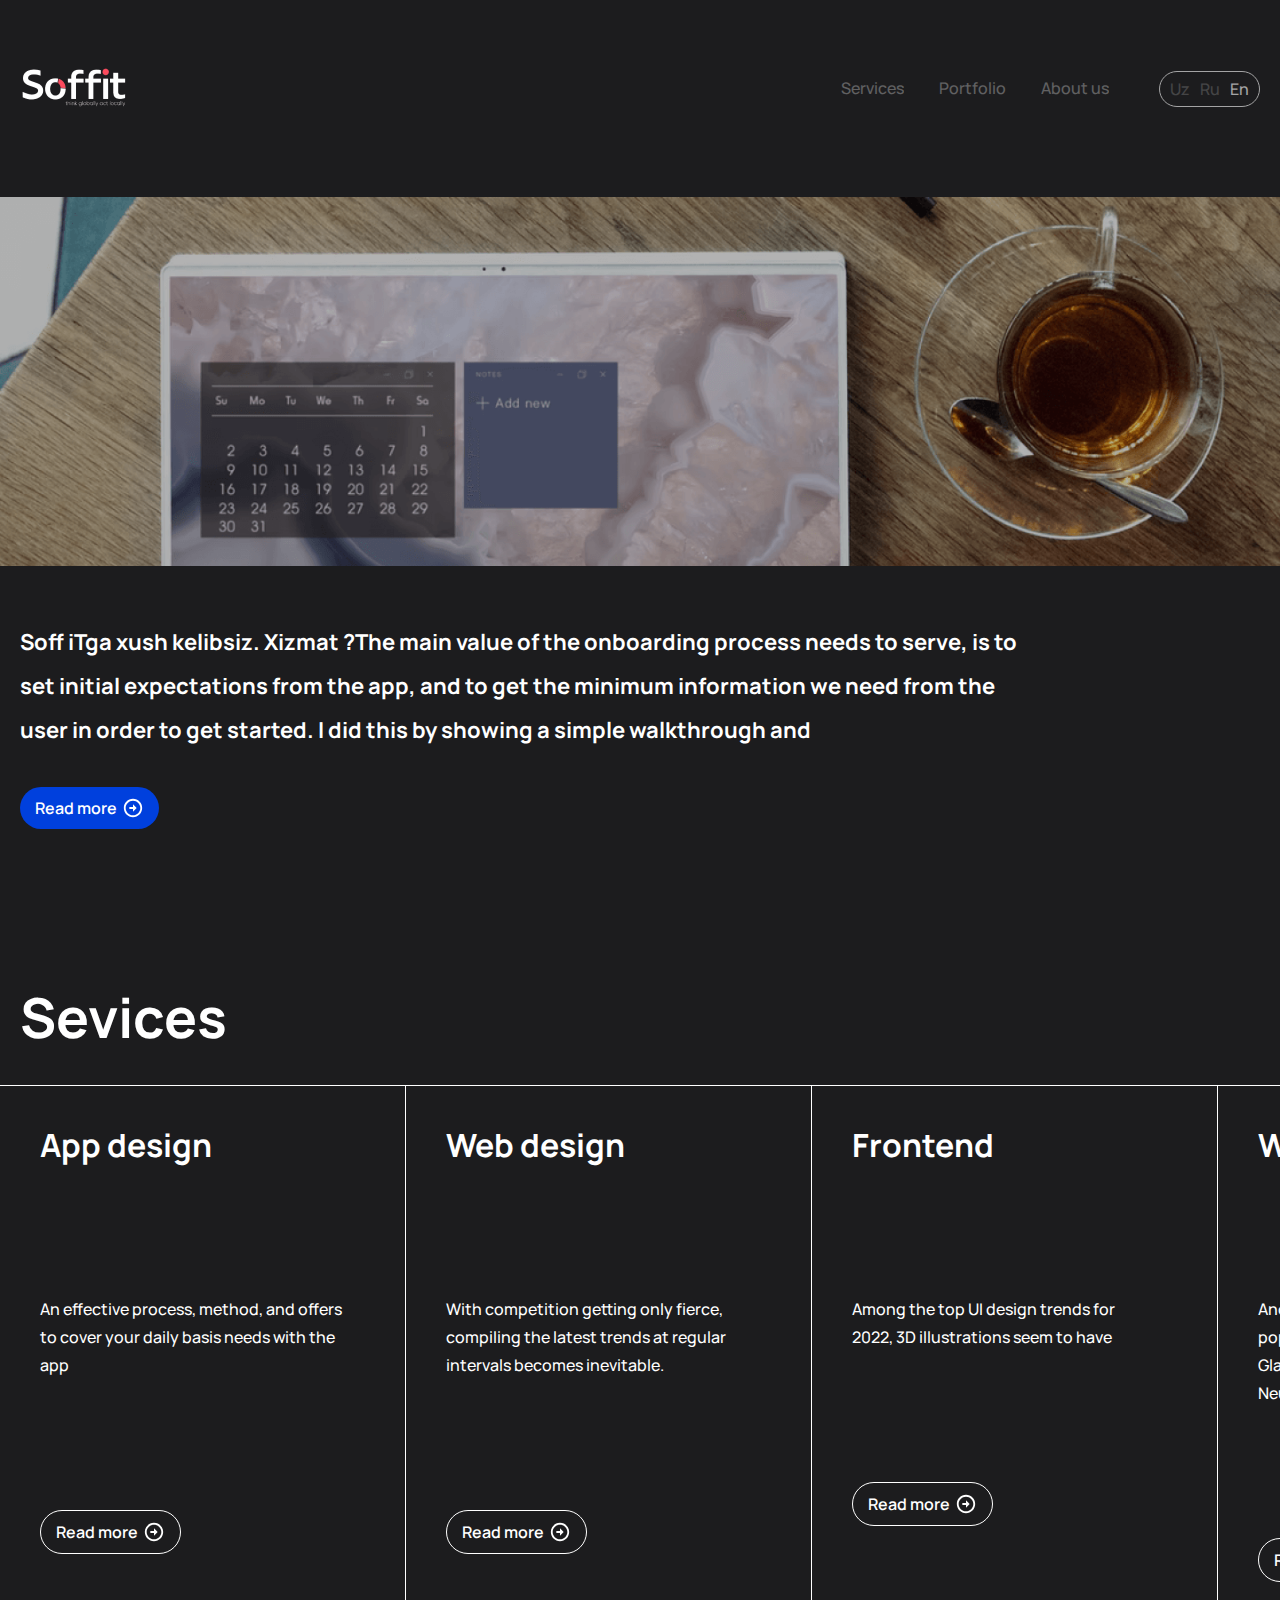
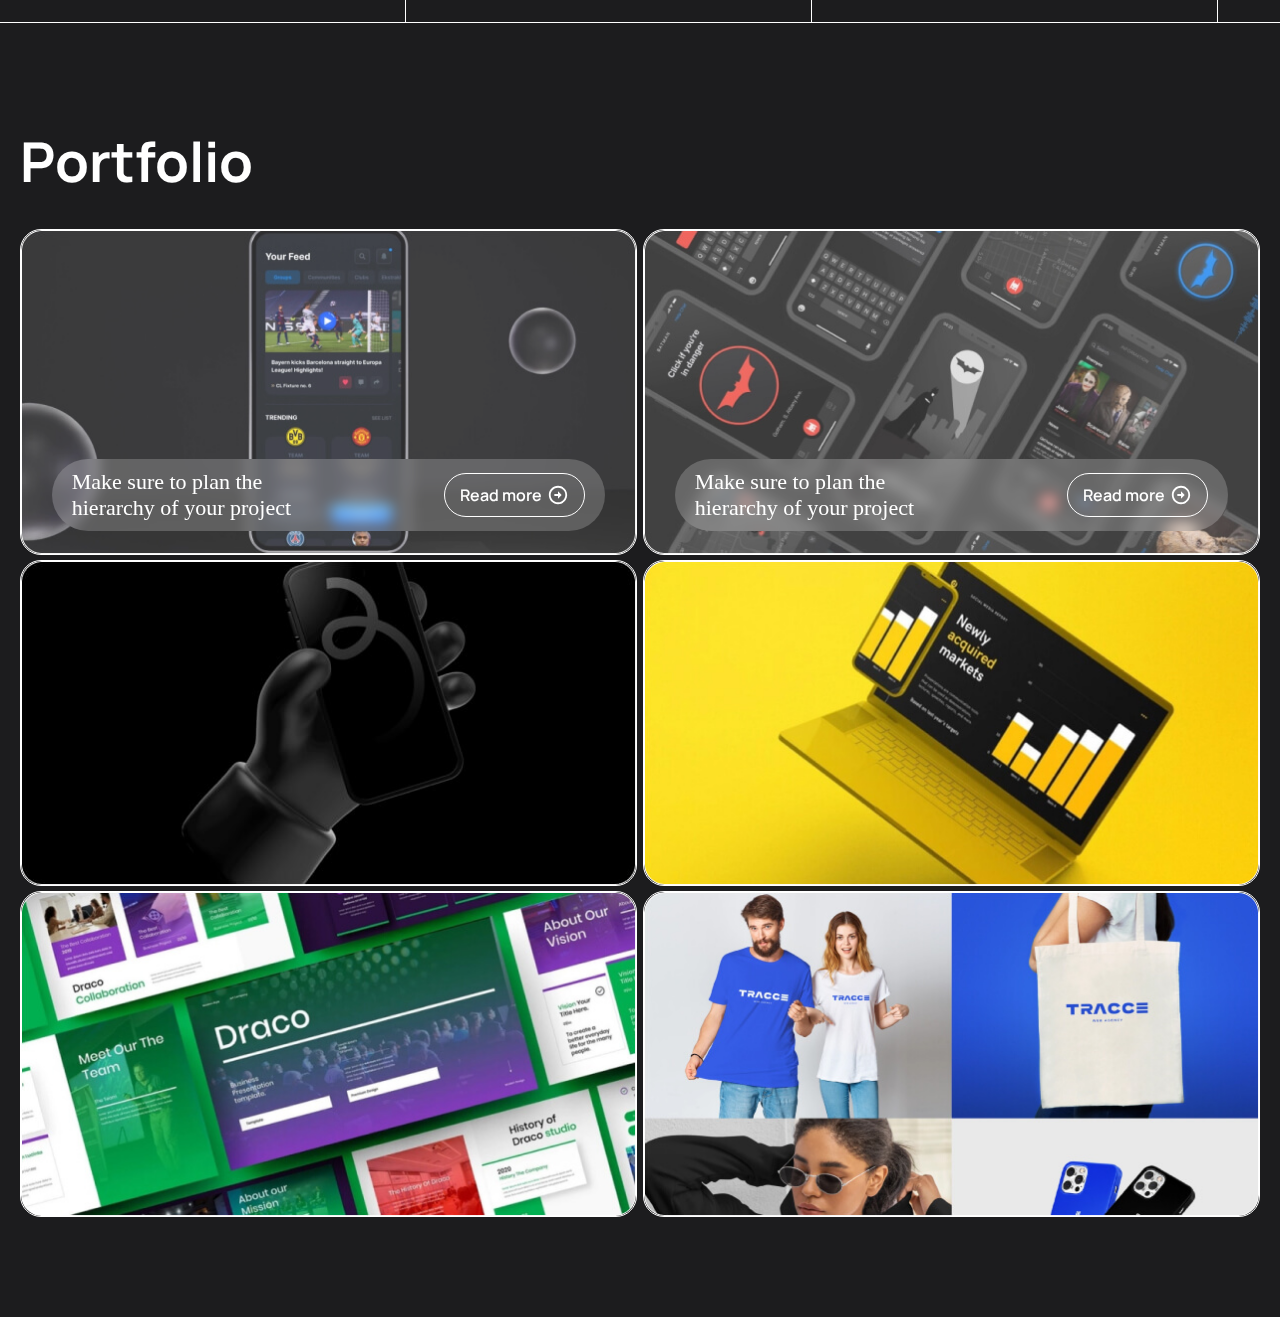
==== index.html @ 581ee822 "add main.js file and link" ====
<!DOCTYPE html>
<html lang="en">
  <head>
    <meta charset="UTF-8" />
    <meta name="viewport" content="width=device-width, initial-scale=1.0" />
    <title>Soffit</title>
    <!-- links icon file all css -->
    <link rel="stylesheet" href="./css/all.min.css" />
    <!-- links main.css file -->
    <link rel="stylesheet" href="./css/main.css" />
    <!-- links media.css file -->
    <link rel="stylesheet" href="./css/media.css" />
  </head>
  <body>

     <!-- SITE-HEADER-HERO -->
     <div class="site-header-hero">
        <!-- SITE-HEADER -->
        <header class="site-header">
            <div class="container d-flex">
                <a href="#!" class="site-header__logo logo">
                    <img src="./img/soffit-logo.png" alt="Sofffit logo image" class="logo-image" width="106" height="43">
                </a>
                <div class="site-header__menu menu">
                    <ul class="menu-list">
                        <li class="menu-item">
                            <a href="#!" class="menu-link">Services</a>
                        </li>
                        <li class="menu-item">
                            <a href="#!" class="menu-link">Portfolio</a>
                        </li>
                        <li class="menu-item">
                            <a href="#!" class="menu-link">About us</a>
                        </li>
                    </ul>
                    <div class="menu-lang">
                        <a href="#!" class="menu-lang__link">Uz</a>
                        <a href="#!" class="menu-lang__link">Ru</a>
                        <a href="#!" class="menu-lang__link active">En</a>
                    </div>
                </div>
            </div>
            <!-- <div class="container site-header__content">
                <div class="site-header__contact">
                    <a href="#!" class="site-header__btn btn">
                        Bog’lanish 
                        <svg xmlns="http://www.w3.org/2000/svg" width="22" height="22" viewBox="0 0 22 22" fill="none">
                            <g clip-path="url(#clip0_0_215)">
                            <path d="M11.0007 10.082V7.33203L14.6673 10.9987L11.0007 14.6654V11.9154H7.33398V10.082H11.0007ZM11.0007 1.83203C16.0607 1.83203 20.1673 5.9387 20.1673 10.9987C20.1673 16.0587 16.0607 20.1654 11.0007 20.1654C5.94065 20.1654 1.83398 16.0587 1.83398 10.9987C1.83398 5.9387 5.94065 1.83203 11.0007 1.83203ZM11.0007 18.332C15.0523 18.332 18.334 15.0504 18.334 10.9987C18.334 6.94703 15.0523 3.66536 11.0007 3.66536C6.94898 3.66536 3.66732 6.94703 3.66732 10.9987C3.66732 15.0504 6.94898 18.332 11.0007 18.332Z" fill="white"/>
                            </g>
                            <defs>
                            <clipPath id="clip0_0_215">
                            <rect width="22" height="22" fill="white"/>
                            </clipPath>
                            </defs>
                            </svg>
                    </a>
                    <a href="#!" class="site-header__brief btn">
                        Breif to’ldirish
                        <svg xmlns="http://www.w3.org/2000/svg" width="22" height="22" viewBox="0 0 22 22" fill="none">
                            <g clip-path="url(#clip0_0_221)">
                            <path d="M19.25 6.19261L17.4167 8.02595V3.66536H9.16669V8.2487H4.58336V18.332H17.4167V15.8048L19.25 13.9714V19.256C19.2498 19.4973 19.1538 19.7286 18.9831 19.8991C18.8124 20.0696 18.581 20.1654 18.3398 20.1654H3.66027C3.53989 20.1645 3.42086 20.14 3.30996 20.0931C3.19907 20.0463 3.09849 19.9781 3.01396 19.8923C2.92944 19.8066 2.86263 19.7051 2.81734 19.5936C2.77205 19.482 2.74918 19.3627 2.75002 19.2423V7.33203L8.25277 1.83203H18.3315C18.8375 1.83203 19.25 2.24911 19.25 2.74136V6.19261ZM19.9632 8.07178L21.2594 9.36887L14.1295 16.4987L12.8315 16.4969L12.8334 15.2025L19.9632 8.0727V8.07178Z" fill="black"/>
                            </g>
                            <defs>
                            <clipPath id="clip0_0_221">
                            <rect width="22" height="22" fill="white"/>
                            </clipPath>
                            </defs>
                            </svg>
                    </a>
                    
                </div>
            </div> -->
        </header>
        <!-- SITE-HEADER -->

         <!-- SITE-HERO -->
        <!-- SITE-HERO -->
        <div class="site-hero">
           <picture class="site-hero__banner">
            <source srcset="./img/mobile-mainbanner.jpg" media="(max-width:576px)">
            <img src="./img/mainbanner.png" alt="Siffit header image" width="100%">
           </picture>
           
            <div class="container site-hero__content">
                <div class="site-hero__desc">
                    <p class="site-hero__text">Soff iTga xush kelibsiz. Xizmat ?The main value of the onboarding process needs to serve, is to set initial expectations from the app, and to get the minimum information we need from the user in order to get started. I did this by showing a simple walkthrough and </p>
                    <a href="#!" class="site-hero__btn btn">
                        Read more

                        <svg xmlns="http://www.w3.org/2000/svg" width="22" height="22" viewBox="0 0 22 22" fill="none">
                            <g clip-path="url(#clip0_0_215)">
                            <path d="M11.0007 10.082V7.33203L14.6673 10.9987L11.0007 14.6654V11.9154H7.33398V10.082H11.0007ZM11.0007 1.83203C16.0607 1.83203 20.1673 5.9387 20.1673 10.9987C20.1673 16.0587 16.0607 20.1654 11.0007 20.1654C5.94065 20.1654 1.83398 16.0587 1.83398 10.9987C1.83398 5.9387 5.94065 1.83203 11.0007 1.83203ZM11.0007 18.332C15.0523 18.332 18.334 15.0504 18.334 10.9987C18.334 6.94703 15.0523 3.66536 11.0007 3.66536C6.94898 3.66536 3.66732 6.94703 3.66732 10.9987C3.66732 15.0504 6.94898 18.332 11.0007 18.332Z" fill="white"/>
                            </g>
                            <defs>
                            <clipPath id="clip0_0_215">
                            <rect width="22" height="22" fill="white"/>
                            </clipPath>
                            </defs>
                            </svg>
                    </a>
                </div>
            </div>
        </div>

     </div>
      
       
    <!-- SITE-HEADER-HERO -->

    <!-- SITE-MAIN -->
<main class="site-main">


        <!-- SERVICES SECTION -->
        <section class="services">
            <div class="container">
                <h2 class="services-title title">Sevices</h2>
            </div>
            <div class="services-cards">
                <div class="services-card">
                    <h3 class="services-card__title">App design</h3>
                    <p class="services-card__desc">An effective process, method, and offers to cover your daily basis needs with the app</p>
                    <a href="#!" class="services-card__btn outline-btn">
                        Read more
                        <svg xmlns="http://www.w3.org/2000/svg" width="22" height="22" viewBox="0 0 22 22" fill="none">
                            <g clip-path="url(#clip0_4001_357)">
                            <path d="M11.0007 10.082V7.33203L14.6673 10.9987L11.0007 14.6654V11.9154H7.33398V10.082H11.0007ZM11.0007 1.83203C16.0607 1.83203 20.1673 5.9387 20.1673 10.9987C20.1673 16.0587 16.0607 20.1654 11.0007 20.1654C5.94065 20.1654 1.83398 16.0587 1.83398 10.9987C1.83398 5.9387 5.94065 1.83203 11.0007 1.83203ZM11.0007 18.332C15.0523 18.332 18.334 15.0504 18.334 10.9987C18.334 6.94703 15.0523 3.66536 11.0007 3.66536C6.94898 3.66536 3.66732 6.94703 3.66732 10.9987C3.66732 15.0504 6.94898 18.332 11.0007 18.332Z" fill="white"/>
                            </g>
                            <defs>
                            <clipPath id="clip0_4001_357">
                            <rect width="22" height="22" fill="white"/>
                            </clipPath>
                            </defs>
                            </svg>
                    </a>
                </div>
                <div class="services-card">
                    <h3 class="services-card__title">Web design</h3>
                    <p class="services-card__desc">With competition getting only fierce, compiling the latest trends at regular intervals becomes inevitable.</p>
                    <a href="#!" class="services-card__btn outline-btn">
                        Read more
                        <svg xmlns="http://www.w3.org/2000/svg" width="22" height="22" viewBox="0 0 22 22" fill="none">
                            <g clip-path="url(#clip0_4001_357)">
                            <path d="M11.0007 10.082V7.33203L14.6673 10.9987L11.0007 14.6654V11.9154H7.33398V10.082H11.0007ZM11.0007 1.83203C16.0607 1.83203 20.1673 5.9387 20.1673 10.9987C20.1673 16.0587 16.0607 20.1654 11.0007 20.1654C5.94065 20.1654 1.83398 16.0587 1.83398 10.9987C1.83398 5.9387 5.94065 1.83203 11.0007 1.83203ZM11.0007 18.332C15.0523 18.332 18.334 15.0504 18.334 10.9987C18.334 6.94703 15.0523 3.66536 11.0007 3.66536C6.94898 3.66536 3.66732 6.94703 3.66732 10.9987C3.66732 15.0504 6.94898 18.332 11.0007 18.332Z" fill="white"/>
                            </g>
                            <defs>
                            <clipPath id="clip0_4001_357">
                            <rect width="22" height="22" fill="white"/>
                            </clipPath>
                            </defs>
                            </svg>
                    </a>
                </div>
                <div class="services-card">
                    <h3 class="services-card__title">Frontend</h3>
                    <p class="services-card__desc">Among the top UI design trends for 2022, 3D illustrations seem to have</p>
                    <a href="#!" class="services-card__btn outline-btn">
                        Read more
                        <svg xmlns="http://www.w3.org/2000/svg" width="22" height="22" viewBox="0 0 22 22" fill="none">
                            <g clip-path="url(#clip0_4001_357)">
                            <path d="M11.0007 10.082V7.33203L14.6673 10.9987L11.0007 14.6654V11.9154H7.33398V10.082H11.0007ZM11.0007 1.83203C16.0607 1.83203 20.1673 5.9387 20.1673 10.9987C20.1673 16.0587 16.0607 20.1654 11.0007 20.1654C5.94065 20.1654 1.83398 16.0587 1.83398 10.9987C1.83398 5.9387 5.94065 1.83203 11.0007 1.83203ZM11.0007 18.332C15.0523 18.332 18.334 15.0504 18.334 10.9987C18.334 6.94703 15.0523 3.66536 11.0007 3.66536C6.94898 3.66536 3.66732 6.94703 3.66732 10.9987C3.66732 15.0504 6.94898 18.332 11.0007 18.332Z" fill="white"/>
                            </g>
                            <defs>
                            <clipPath id="clip0_4001_357">
                            <rect width="22" height="22" fill="white"/>
                            </clipPath>
                            </defs>
                            </svg>
                    </a>
                </div>
                <div class="services-card">
                    <h3 class="services-card__title">Web site</h3>
                    <p class="services-card__desc">Another UI trend that is becoming quite popular among designers is Glassmorphism. Followed by Neumorphism which was further f</p>
                    <a href="#!" class="services-card__btn outline-btn ">
                        Read more
                        <svg xmlns="http://www.w3.org/2000/svg" width="22" height="22" viewBox="0 0 22 22" fill="none">
                            <g clip-path="url(#clip0_4001_357)">
                            <path d="M11.0007 10.082V7.33203L14.6673 10.9987L11.0007 14.6654V11.9154H7.33398V10.082H11.0007ZM11.0007 1.83203C16.0607 1.83203 20.1673 5.9387 20.1673 10.9987C20.1673 16.0587 16.0607 20.1654 11.0007 20.1654C5.94065 20.1654 1.83398 16.0587 1.83398 10.9987C1.83398 5.9387 5.94065 1.83203 11.0007 1.83203ZM11.0007 18.332C15.0523 18.332 18.334 15.0504 18.334 10.9987C18.334 6.94703 15.0523 3.66536 11.0007 3.66536C6.94898 3.66536 3.66732 6.94703 3.66732 10.9987C3.66732 15.0504 6.94898 18.332 11.0007 18.332Z" fill="white"/>
                            </g>
                            <defs>
                            <clipPath id="clip0_4001_357">
                            <rect width="22" height="22" fill="white"/>
                            </clipPath>
                            </defs>
                            </svg>
                    </a>
                </div>
            </div>
        </section>
        <!-- SERVICES SECTION -->

        <!-- PORTFOLIO SECTION -->
        <section class="portfolio">
            <div class="container">
                <h2 class="portfolio-title title">Portfolio</h2>
                <div class="portfolio-cards">
                 <div class="portfolio-card">
                    <img src="./img/portfolio-tel-1.jpg" alt="Portfolio image number one" class="portfolio-card__image">
                    <div class="portfolio-card__content active">
                        <div class="portfolio-card__detail">
                            <p class="portfolio-card__desc">Make sure to plan the <br> hierarchy of your project</p>
                            <a href="#!" class="portfolio-card__btn outline-btn">
                                Read more
                                <svg xmlns="http://www.w3.org/2000/svg" width="22" height="22" viewBox="0 0 22 22" fill="none">
                                    <g clip-path="url(#clip0_4001_357)">
                                    <path d="M11.0007 10.082V7.33203L14.6673 10.9987L11.0007 14.6654V11.9154H7.33398V10.082H11.0007ZM11.0007 1.83203C16.0607 1.83203 20.1673 5.9387 20.1673 10.9987C20.1673 16.0587 16.0607 20.1654 11.0007 20.1654C5.94065 20.1654 1.83398 16.0587 1.83398 10.9987C1.83398 5.9387 5.94065 1.83203 11.0007 1.83203ZM11.0007 18.332C15.0523 18.332 18.334 15.0504 18.334 10.9987C18.334 6.94703 15.0523 3.66536 11.0007 3.66536C6.94898 3.66536 3.66732 6.94703 3.66732 10.9987C3.66732 15.0504 6.94898 18.332 11.0007 18.332Z" fill="white"/>
                                    </g>
                                    <defs>
                                    <clipPath id="clip0_4001_357">
                                    <rect width="22" height="22" fill="white"/>
                                    </clipPath>
                                    </defs>
                                    </svg>
                            </a>
                        </div>
                    </div>
                 </div>
                 <div class="portfolio-card">
                    <img src="./img/portfolio-2.jpg" alt="Portfolio image number two" class="portfolio-card__image">
                    <div class="portfolio-card__content active">
                        <div class="portfolio-card__detail">
                            <p class="portfolio-card__desc">Make sure to plan the <br> hierarchy of your project</p>
                            <a href="#!" class="portfolio-card__btn outline-btn">
                                Read more
                                <svg xmlns="http://www.w3.org/2000/svg" width="22" height="22" viewBox="0 0 22 22" fill="none">
                                    <g clip-path="url(#clip0_4001_357)">
                                    <path d="M11.0007 10.082V7.33203L14.6673 10.9987L11.0007 14.6654V11.9154H7.33398V10.082H11.0007ZM11.0007 1.83203C16.0607 1.83203 20.1673 5.9387 20.1673 10.9987C20.1673 16.0587 16.0607 20.1654 11.0007 20.1654C5.94065 20.1654 1.83398 16.0587 1.83398 10.9987C1.83398 5.9387 5.94065 1.83203 11.0007 1.83203ZM11.0007 18.332C15.0523 18.332 18.334 15.0504 18.334 10.9987C18.334 6.94703 15.0523 3.66536 11.0007 3.66536C6.94898 3.66536 3.66732 6.94703 3.66732 10.9987C3.66732 15.0504 6.94898 18.332 11.0007 18.332Z" fill="white"/>
                                    </g>
                                    <defs>
                                    <clipPath id="clip0_4001_357">
                                    <rect width="22" height="22" fill="white"/>
                                    </clipPath>
                                    </defs>
                                    </svg>
                            </a>
                        </div>
                    </div>
                 </div>
                 <div class="portfolio-card">
                    <img src="./img/portfolio-3.jpg" alt="Portfolio image number three" class="portfolio-card__image">
                    <div class="portfolio-card__content">
                        <div class="portfolio-card__detail">
                            <p class="portfolio-card__desc">Make sure to plan the <br> hierarchy of your project</p>
                            <a href="#!" class="portfolio-card__btn outline-btn">
                                Read more
                                <svg xmlns="http://www.w3.org/2000/svg" width="22" height="22" viewBox="0 0 22 22" fill="none">
                                    <g clip-path="url(#clip0_4001_357)">
                                    <path d="M11.0007 10.082V7.33203L14.6673 10.9987L11.0007 14.6654V11.9154H7.33398V10.082H11.0007ZM11.0007 1.83203C16.0607 1.83203 20.1673 5.9387 20.1673 10.9987C20.1673 16.0587 16.0607 20.1654 11.0007 20.1654C5.94065 20.1654 1.83398 16.0587 1.83398 10.9987C1.83398 5.9387 5.94065 1.83203 11.0007 1.83203ZM11.0007 18.332C15.0523 18.332 18.334 15.0504 18.334 10.9987C18.334 6.94703 15.0523 3.66536 11.0007 3.66536C6.94898 3.66536 3.66732 6.94703 3.66732 10.9987C3.66732 15.0504 6.94898 18.332 11.0007 18.332Z" fill="white"/>
                                    </g>
                                    <defs>
                                    <clipPath id="clip0_4001_357">
                                    <rect width="22" height="22" fill="white"/>
                                    </clipPath>
                                    </defs>
                                    </svg>
                            </a>
                        </div>
                    </div>
                 </div>
                 <div class="portfolio-card">
                    <img src="./img/portfolio-4.jpg" alt="Portfolio image number one" class="portfolio-card__image">
                    <div class="portfolio-card__content">
                        <div class="portfolio-card__detail">
                            <p class="portfolio-card__desc">Make sure to plan the <br> hierarchy of your project</p>
                            <a href="#!" class="portfolio-card__btn outline-btn">
                                Read more
                                <svg xmlns="http://www.w3.org/2000/svg" width="22" height="22" viewBox="0 0 22 22" fill="none">
                                    <g clip-path="url(#clip0_4001_357)">
                                    <path d="M11.0007 10.082V7.33203L14.6673 10.9987L11.0007 14.6654V11.9154H7.33398V10.082H11.0007ZM11.0007 1.83203C16.0607 1.83203 20.1673 5.9387 20.1673 10.9987C20.1673 16.0587 16.0607 20.1654 11.0007 20.1654C5.94065 20.1654 1.83398 16.0587 1.83398 10.9987C1.83398 5.9387 5.94065 1.83203 11.0007 1.83203ZM11.0007 18.332C15.0523 18.332 18.334 15.0504 18.334 10.9987C18.334 6.94703 15.0523 3.66536 11.0007 3.66536C6.94898 3.66536 3.66732 6.94703 3.66732 10.9987C3.66732 15.0504 6.94898 18.332 11.0007 18.332Z" fill="white"/>
                                    </g>
                                    <defs>
                                    <clipPath id="clip0_4001_357">
                                    <rect width="22" height="22" fill="white"/>
                                    </clipPath>
                                    </defs>
                                    </svg>
                            </a>
                        </div>
                    </div>
                 </div>
                 <div class="portfolio-card">
                    <img src="./img/portfolio-5.jpg" alt="Portfolio image number one" class="portfolio-card__image">
                    <div class="portfolio-card__content">
                        <div class="portfolio-card__detail">
                            <p class="portfolio-card__desc">Make sure to plan the <br> hierarchy of your project</p>
                            <a href="#!" class="portfolio-card__btn outline-btn">
                                Read more
                                <svg xmlns="http://www.w3.org/2000/svg" width="22" height="22" viewBox="0 0 22 22" fill="none">
                                    <g clip-path="url(#clip0_4001_357)">
                                    <path d="M11.0007 10.082V7.33203L14.6673 10.9987L11.0007 14.6654V11.9154H7.33398V10.082H11.0007ZM11.0007 1.83203C16.0607 1.83203 20.1673 5.9387 20.1673 10.9987C20.1673 16.0587 16.0607 20.1654 11.0007 20.1654C5.94065 20.1654 1.83398 16.0587 1.83398 10.9987C1.83398 5.9387 5.94065 1.83203 11.0007 1.83203ZM11.0007 18.332C15.0523 18.332 18.334 15.0504 18.334 10.9987C18.334 6.94703 15.0523 3.66536 11.0007 3.66536C6.94898 3.66536 3.66732 6.94703 3.66732 10.9987C3.66732 15.0504 6.94898 18.332 11.0007 18.332Z" fill="white"/>
                                    </g>
                                    <defs>
                                    <clipPath id="clip0_4001_357">
                                    <rect width="22" height="22" fill="white"/>
                                    </clipPath>
                                    </defs>
                                    </svg>
                            </a>
                        </div>
                    </div>
                 </div>
                 <div class="portfolio-card">
                    <img src="./img/portfolio-6.jpg" alt="Portfolio image number six" class="portfolio-card__image">
                    <div class="portfolio-card__content">
                        <div class="portfolio-card__detail">
                            <p class="portfolio-card__desc">Make sure to plan the <br> hierarchy of your project</p>
                            <a href="#!" class="portfolio-card__btn outline-btn">
                                Read more
                                <svg xmlns="http://www.w3.org/2000/svg" width="22" height="22" viewBox="0 0 22 22" fill="none">
                                    <g clip-path="url(#clip0_4001_357)">
                                    <path d="M11.0007 10.082V7.33203L14.6673 10.9987L11.0007 14.6654V11.9154H7.33398V10.082H11.0007ZM11.0007 1.83203C16.0607 1.83203 20.1673 5.9387 20.1673 10.9987C20.1673 16.0587 16.0607 20.1654 11.0007 20.1654C5.94065 20.1654 1.83398 16.0587 1.83398 10.9987C1.83398 5.9387 5.94065 1.83203 11.0007 1.83203ZM11.0007 18.332C15.0523 18.332 18.334 15.0504 18.334 10.9987C18.334 6.94703 15.0523 3.66536 11.0007 3.66536C6.94898 3.66536 3.66732 6.94703 3.66732 10.9987C3.66732 15.0504 6.94898 18.332 11.0007 18.332Z" fill="white"/>
                                    </g>
                                    <defs>
                                    <clipPath id="clip0_4001_357">
                                    <rect width="22" height="22" fill="white"/>
                                    </clipPath>
                                    </defs>
                                    </svg>
                            </a>
                        </div>
                    </div>
                 </div>
                </div>
            </div>
        </section>
        <!-- PORTFOLIO SECTION -->

        <!-- MODERN-DIZAYN SECTION -->
        <!-- MODERN-DIZAYN SECTION -->


    <!-- SITE-MAIN -->

    <!-- SITE-FOOTER -->

    <!-- SITE-FOOTER -->
</main>



  <script src="./js/main.js"></script>
  </body>
</html>
---- css/main.css ----
@import url(./fonts.css);

/* CUSTOM PROPS */

:root {
    --background-black: #1C1C1E;
    --btn-color: #0040DD;
    --white: #fff;
    --manrope:  "Manrope";
}

/* GLOBAL STYLES */

html {
    box-sizing: border-box;
    height: 100%;
    scroll-behavior: smooth;
  }
  

*,
*::before,
*::after {
    padding: 0;
    margin: 0;
    box-sizing: inherit;
}

a {
    text-decoration: none;
}

ul {
    list-style: none;
}

/* CONTAINER */

.container {
    max-width: 1280px;
    width: 100%;
    padding-left: 20px;
    padding-right: 20px;
    margin: auto;
}

/* BTN */

.btn {
    background-color: var(--btn-color);
    color: var(--white);
    padding: 10px 15px;
    border-radius: 50px;
    display: block;
    width: max-content;
    font-family: var(--manrope);
    font-size: 16px;
    font-weight: 600;
    display: flex;
    align-items: center;
    column-gap: 5px;
    transition: .5s;
}

/* BTN HOVER */

.btn:hover {
    opacity: .8;
}
/* BTN ACTIVE */
.btn:active {
    opacity: .6;
}

/* OUTLINE BTN */

.outline-btn {
    background-color: none;
    color: var(--white);
    padding: 10px 15px;
    border-radius: 50px;
    display: block;
    width: max-content;
    font-family: var(--manrope);
    font-size: 16px;
    font-weight: 600;
    display: flex;
    align-items: center;
    column-gap: 5px;
    transition: .5s;
    border: 1px solid var(--white);
}

/* TITLE */
.title {
    color: var(--white);
    font-family: var(--manrope);
    font-size: 55px;
    font-weight: 700;
    text-transform: capitalize;
    margin-bottom: 30px;
}
/* D-FLEX */

.d-flex {
    display: flex;
    justify-content: space-between;
    align-items: center;
}

body {
    display: flex;
    flex-direction: column;
    height: 100%;
    font-size: 16px;
    font-family: var(--Fraunces);
    background: var(--background-black);
}



/* SITE-HEADER */

.site-header {
    padding-top: 65px;
    padding-bottom: 85px;
}
.logo {
    display: block;
}
.logo-image {
    width: 106px;
    height: 43px;
    object-fit: cover;
}

.menu {
    display: flex;
    column-gap: 50px;
    align-items: center;
}
.menu-list {
    display: flex;
    column-gap: 35px;
}

.menu-link {
    color: var(--white);
    font-family: var(--manrope);
    font-size: 16px;
    font-weight: 500;
    line-height: 23px;
    opacity: .3;
    cursor: pointer;
}
.menu-lang {
    display: flex;
    align-items: center;
    column-gap: 10px;
    padding: 6px 10px;
    border: 1px solid var(--white);
    border-radius: 75px;
    opacity: .6;
    cursor: pointer;
}
.menu-lang__link {
    color: var(--white);
    font-family: var(--manrope);
    font-size: 16px;
    font-weight: 500;
    opacity: .3;
}
.menu-lang__link.active {
       opacity: 1;
}

/* HOVER */
.menu-lang__link:hover {
    color: var(--white) !important;
}
/* SITE-HEADER */

/* SITE-HERO */
.site-hero__banner {
    width: 100%;
    height: 415px;
    object-fit: cover;
}
.site-hero__content {
    padding-top: 50px;
    padding-bottom: 50px;
}
.site-hero__desc {
    display: flex;
    flex-direction: column;
    row-gap: 35px;
}
.site-hero__text {
    max-width: 1021px;
    width: 100%;
    color: var(--white);
    font-family: var(--manrope);
    font-size: 22px;
    font-weight: 700;
    line-height: 44px;
}
/* SITE-HERO */


/* SERVICES-SECTION */
.services {
    padding-top: 100px;
    padding-bottom: 50px;
}

.services-cards {
    display: flex;
    overflow-x: auto;
}
.services-card {
    max-width: 406px;
    width: 100%;
    padding: 40px;
    display: flex;
    flex-direction: column;
    row-gap: 131px;
    border-top: 1px solid var(--white);
    border-bottom: 1px solid var(--white);
    border-right: 1px solid var(--white);
    flex-shrink: 0;

}
.services-card__title {
    color: var(--white);
    font-family: var(--manrope);
    font-size: 32px;
    font-weight: 700;
    line-height: 38px;
}
.services-card__desc {
    max-width: 305px;
    width: 100%;
    color: var(--white);
    font-family: var(--manrope);
    font-size: 16px;
    font-weight: 500;
    line-height: 28px;
}

/* SERVICES-SECTION */


/* PORTFOLIO-SECTION */
.portfolio {
    padding-top: 50px;
    padding-bottom: 100px;
}


.portfolio-cards {
    display: flex;
    flex-wrap: wrap;
    column-gap: 6px;
    row-gap: 5px;
}
.portfolio-card {
    max-width: 617px;
    width: 100%;
    height: 326px;
    border-radius: 21px;
    overflow: hidden;
    border: 1px solid var(--white);
    position: relative;
}
.portfolio-card__image {
    width: 100%;
    height: 100%;
    border-radius: 21px;
    position: absolute;
    top: 0;
    left: 0;
    z-index: -1;
}
.portfolio-card__content {
    width: 100%;
    height: 100%;
    opacity: 0;
    background-color: #ffffff2e;
    position: relative;
    display: flex;
    justify-content: center;
}
.portfolio-card__content.active {
    opacity: 1;
}
.portfolio-card__detail {
    width: 90%;
    border-radius: 50px;
    padding: 10px 20px;
    margin: auto;
    display: flex;
    align-items: center;
    justify-content: space-between;
    background-color: rgba(255, 255, 255, 0.205);
    backdrop-filter: blur(7px);
    position: absolute;
    bottom: 7%;
    
}
.portfolio-card__desc {
    color: var(--white);
    font-size: 22px;
}
.portfolio-card__btn {
}
.outline-btn {
}

/* PORTFOLIO-SECTION */
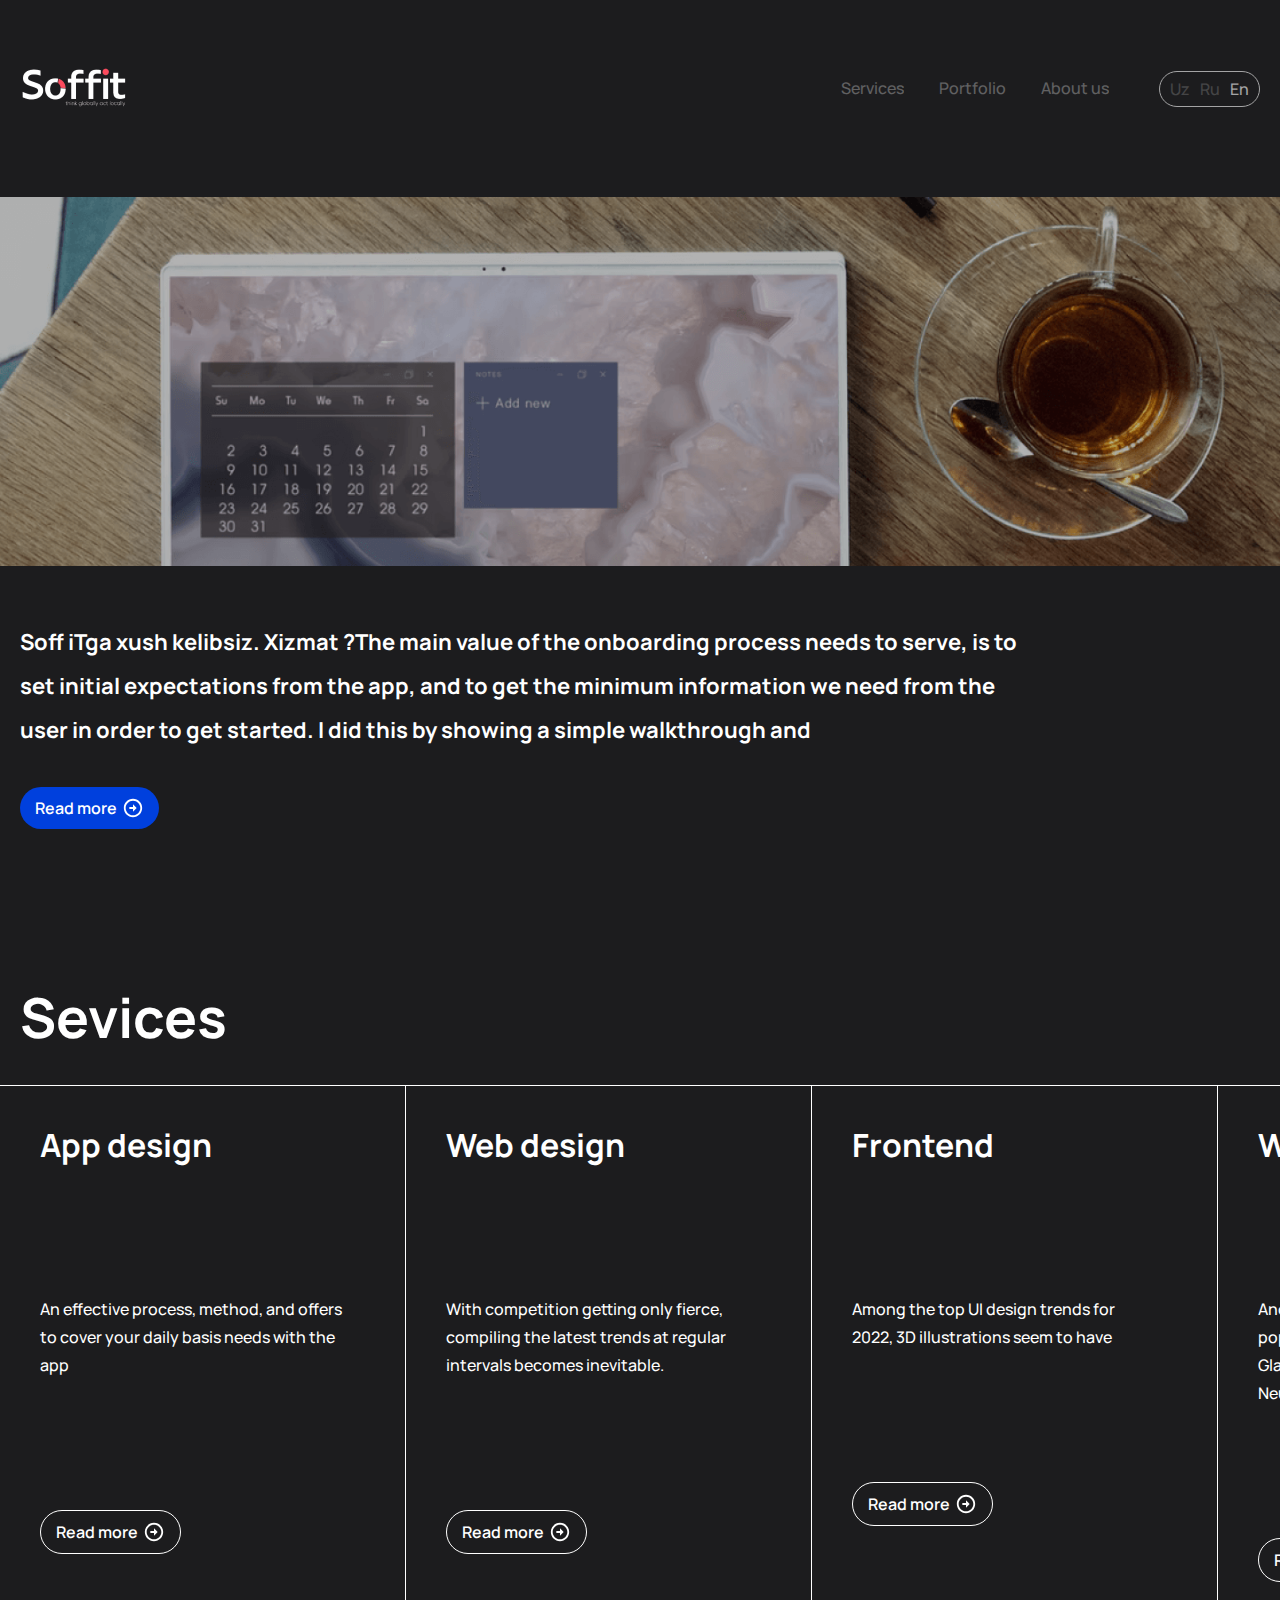
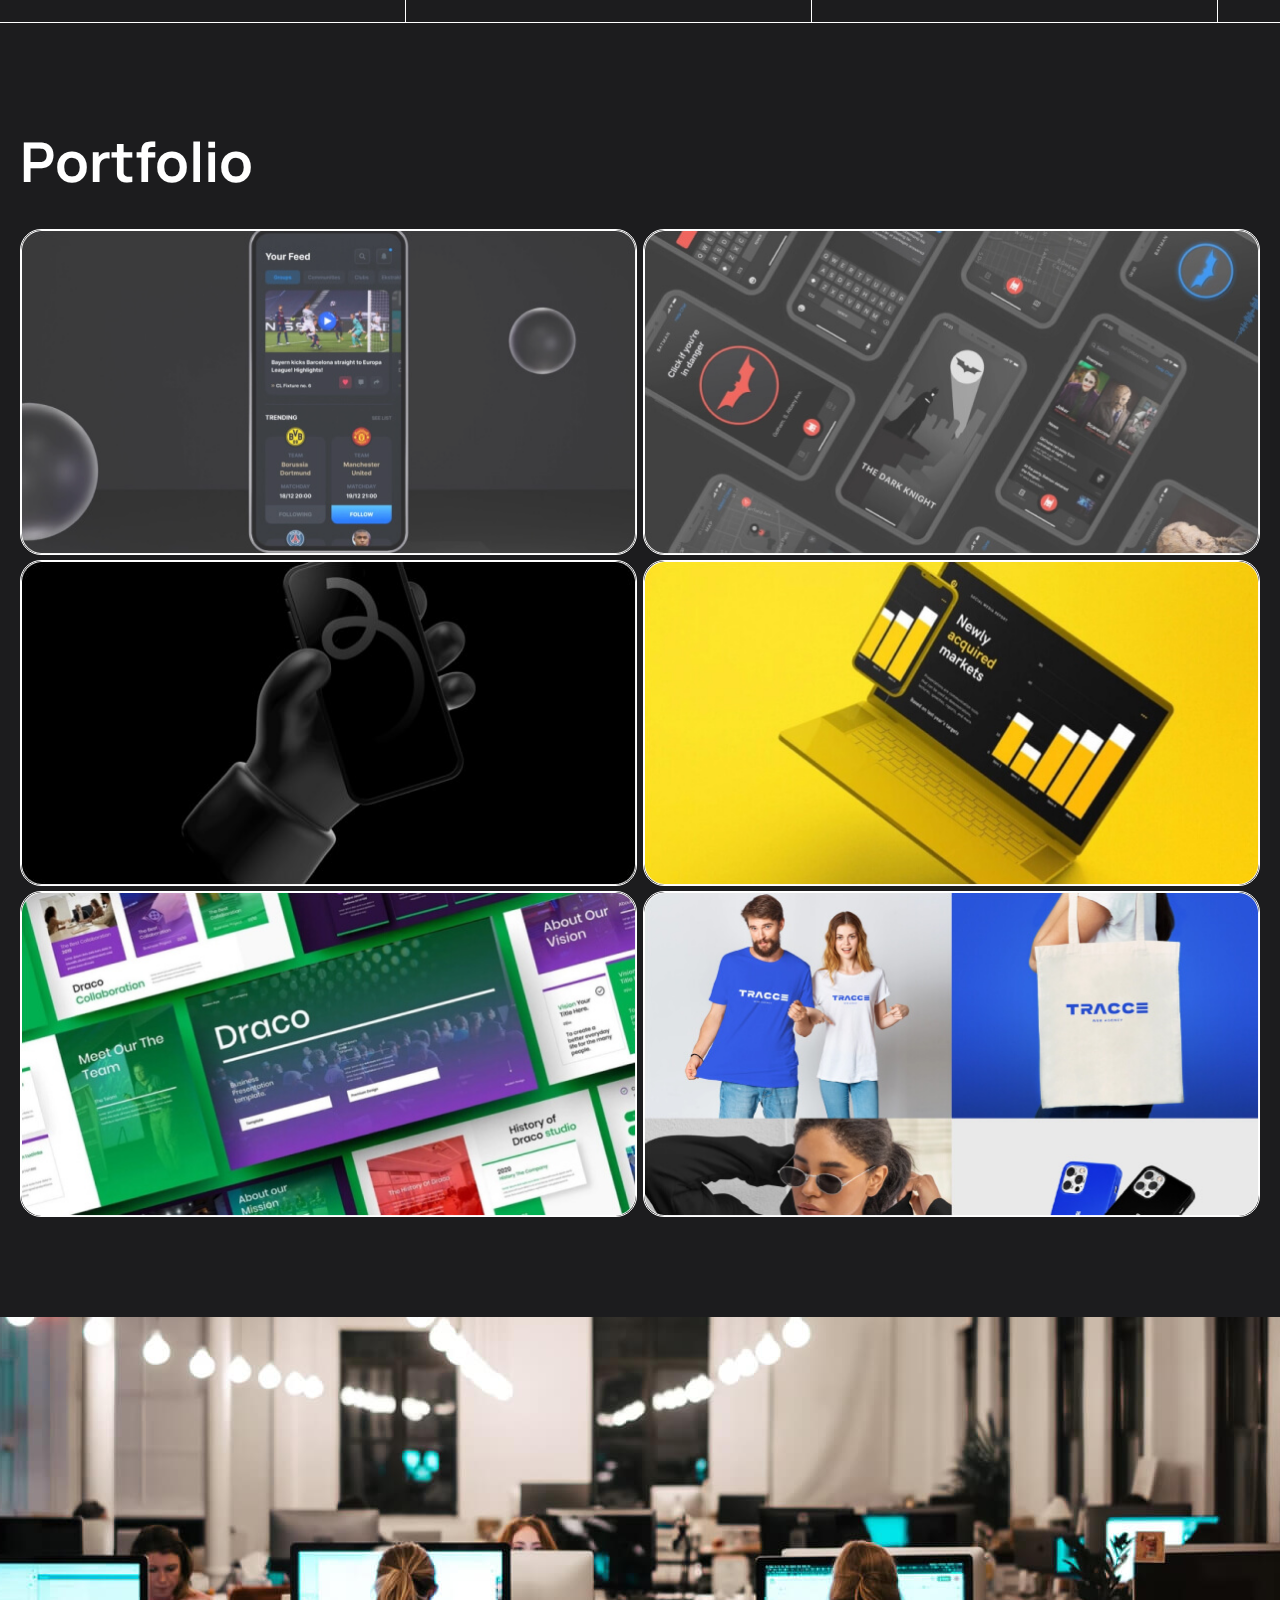
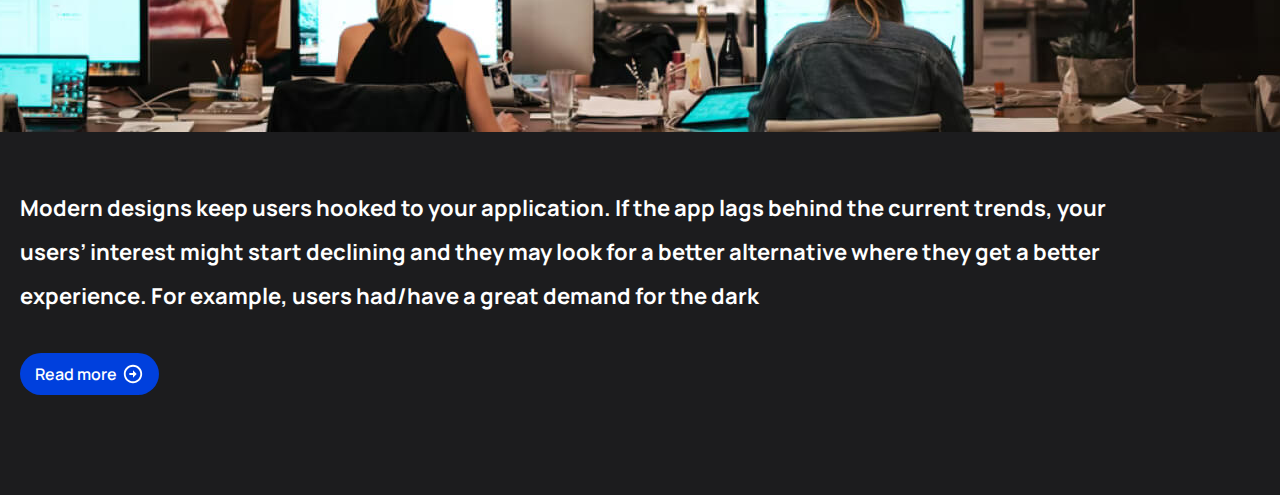
==== commit 85b2d2f1: "add modern-section html and styles" ====
--- a/index.html
+++ b/index.html
@@ -327,6 +327,31 @@
         <!-- PORTFOLIO SECTION -->
 
         <!-- MODERN-DIZAYN SECTION -->
+        <section class="modern">
+            <picture class="modern-banner">
+                <source srcset="./img/mobile-modernbanner.jpg" media="(max-width:576px)">
+                <img src="./img/modern-banner.jpg" alt="Modern image" width="100%" class="modern-banner__image">
+            </picture>
+          <div class="modern-desc">
+            <div class="container">
+                <p class="modern-text">Modern designs keep users hooked to your application. If the app lags behind the current trends, your users’ interest might start declining and they may look for a better alternative where they get a better experience. For example, users had/have a great demand for the dark </p>
+                <a href="#!" class="modern-btn btn">
+                    Read more
+                    <svg xmlns="http://www.w3.org/2000/svg" width="22" height="22" viewBox="0 0 22 22" fill="none">
+                        <g clip-path="url(#clip0_0_215)">
+                        <path d="M11.0007 10.082V7.33203L14.6673 10.9987L11.0007 14.6654V11.9154H7.33398V10.082H11.0007ZM11.0007 1.83203C16.0607 1.83203 20.1673 5.9387 20.1673 10.9987C20.1673 16.0587 16.0607 20.1654 11.0007 20.1654C5.94065 20.1654 1.83398 16.0587 1.83398 10.9987C1.83398 5.9387 5.94065 1.83203 11.0007 1.83203ZM11.0007 18.332C15.0523 18.332 18.334 15.0504 18.334 10.9987C18.334 6.94703 15.0523 3.66536 11.0007 3.66536C6.94898 3.66536 3.66732 6.94703 3.66732 10.9987C3.66732 15.0504 6.94898 18.332 11.0007 18.332Z" fill="white"/>
+                        </g>
+                        <defs>
+                        <clipPath id="clip0_0_215">
+                        <rect width="22" height="22" fill="white"/>
+                        </clipPath>
+                        </defs>
+                        </svg>
+                </a>
+            </div>
+          </div>
+
+        </section>
         <!-- MODERN-DIZAYN SECTION -->
 
 
--- a/css/main.css
+++ b/css/main.css
@@ -289,6 +289,7 @@
     position: relative;
     display: flex;
     justify-content: center;
+    overflow: hidden;
 }
 .portfolio-card__content.active {
     opacity: 1;
@@ -304,27 +305,54 @@
     background-color: rgba(255, 255, 255, 0.205);
     backdrop-filter: blur(7px);
     position: absolute;
-    bottom: 7%;
-    
+    bottom: 0;
+    transform: translateY(100%);
 }
 .portfolio-card__desc {
     color: var(--white);
     font-size: 22px;
 }
-.portfolio-card__btn {
-}
-.outline-btn {
-}
+
 
 /* PORTFOLIO-SECTION */
 
-
-
-
-
-
-
-
-
-
-
+/* MODERN-SECTION */
+.modern {
+    padding-bottom: 100px;
+}
+.modern-banner {
+    width: 100%;
+    height: 415px;
+    object-fit: cover;
+}
+.modern-banner__image {
+    width: 100%;
+    height: 415px;
+    object-fit: cover;
+}
+.modern-desc {
+    padding-top: 50px;
+}
+
+.modern-text {
+    color: var(--white);
+    max-width: 1129px;
+    width: 100%;
+    margin-bottom: 35px;
+    font-family: var(--manrope);
+    font-size: 22px;
+    font-weight: 700;
+    line-height: 44px;
+}
+/* MODERN-SECTION */
+
+
+
+
+
+
+
+
+
+
+
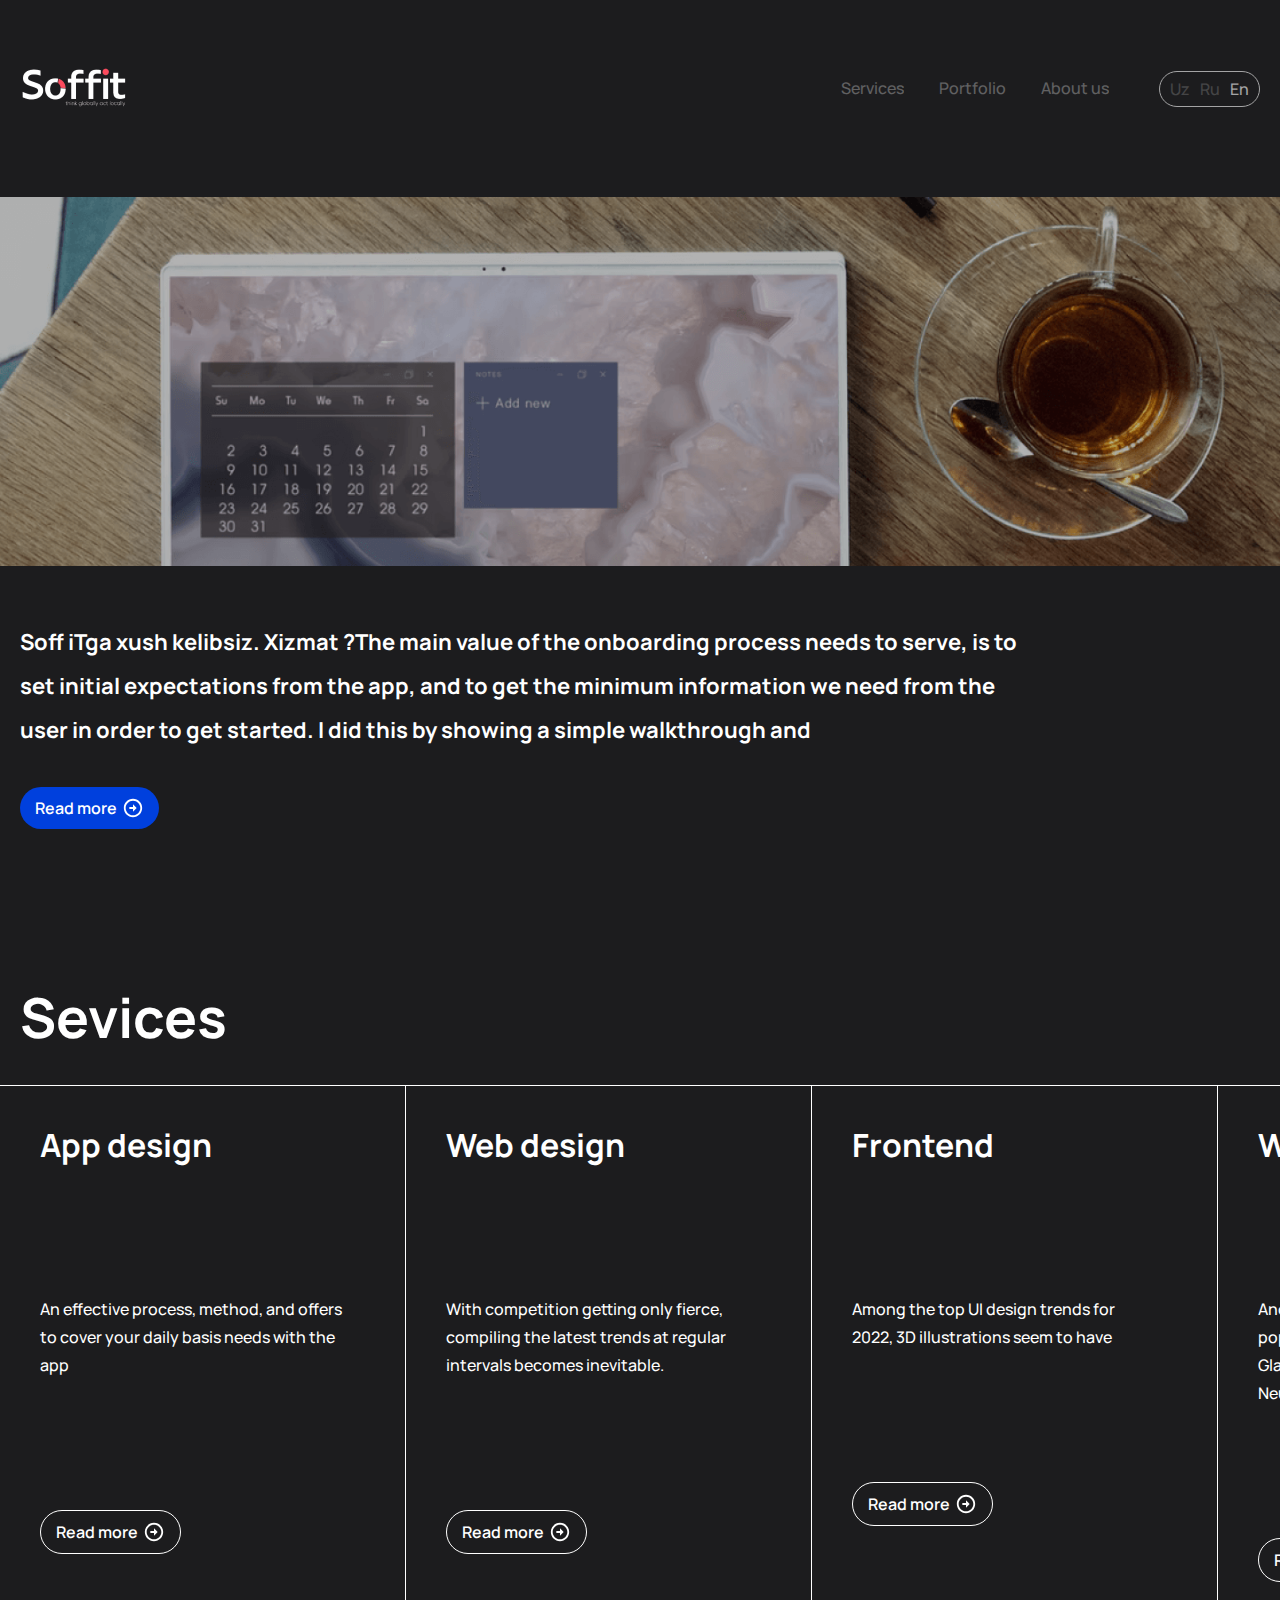
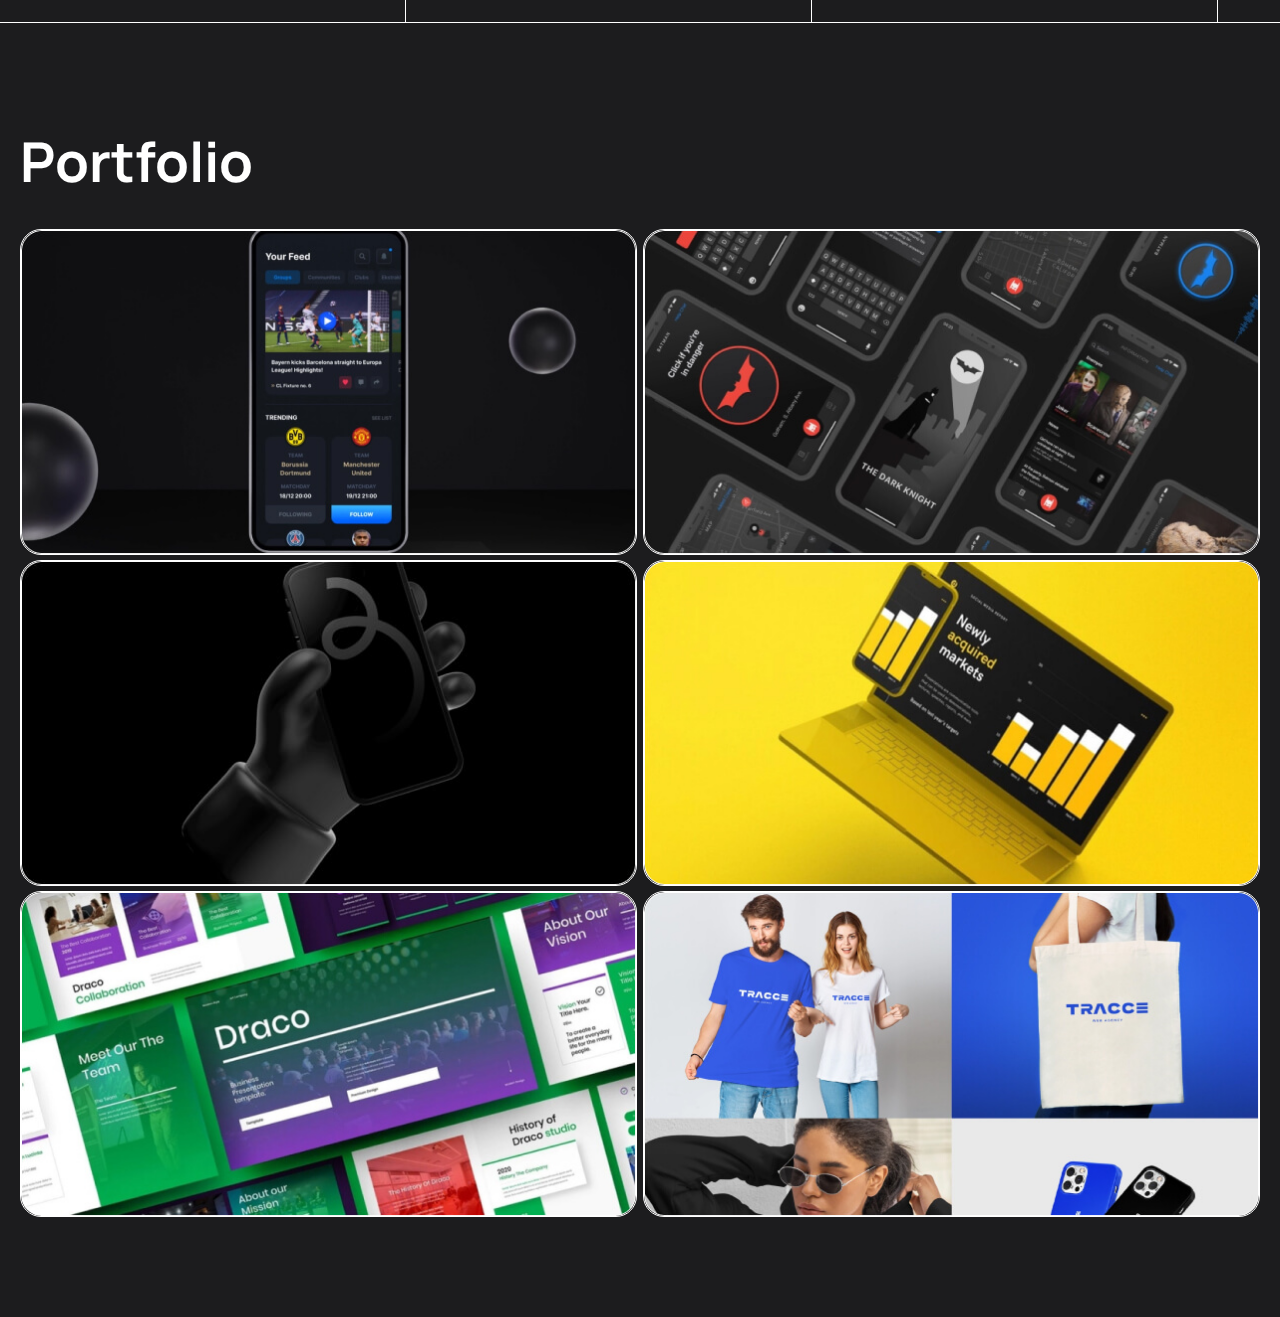
==== commit 787c7beb: "portfolio-card-content js" ====
--- a/index.html
+++ b/index.html
@@ -197,7 +197,7 @@
                 <div class="portfolio-cards">
                  <div class="portfolio-card">
                     <img src="./img/portfolio-tel-1.jpg" alt="Portfolio image number one" class="portfolio-card__image">
-                    <div class="portfolio-card__content active">
+                    <div class="portfolio-card__content">
                         <div class="portfolio-card__detail">
                             <p class="portfolio-card__desc">Make sure to plan the <br> hierarchy of your project</p>
                             <a href="#!" class="portfolio-card__btn outline-btn">
@@ -218,7 +218,7 @@
                  </div>
                  <div class="portfolio-card">
                     <img src="./img/portfolio-2.jpg" alt="Portfolio image number two" class="portfolio-card__image">
-                    <div class="portfolio-card__content active">
+                    <div class="portfolio-card__content">
                         <div class="portfolio-card__detail">
                             <p class="portfolio-card__desc">Make sure to plan the <br> hierarchy of your project</p>
                             <a href="#!" class="portfolio-card__btn outline-btn">
@@ -327,31 +327,6 @@
         <!-- PORTFOLIO SECTION -->
 
         <!-- MODERN-DIZAYN SECTION -->
-        <section class="modern">
-            <picture class="modern-banner">
-                <source srcset="./img/mobile-modernbanner.jpg" media="(max-width:576px)">
-                <img src="./img/modern-banner.jpg" alt="Modern image" width="100%" class="modern-banner__image">
-            </picture>
-          <div class="modern-desc">
-            <div class="container">
-                <p class="modern-text">Modern designs keep users hooked to your application. If the app lags behind the current trends, your users’ interest might start declining and they may look for a better alternative where they get a better experience. For example, users had/have a great demand for the dark </p>
-                <a href="#!" class="modern-btn btn">
-                    Read more
-                    <svg xmlns="http://www.w3.org/2000/svg" width="22" height="22" viewBox="0 0 22 22" fill="none">
-                        <g clip-path="url(#clip0_0_215)">
-                        <path d="M11.0007 10.082V7.33203L14.6673 10.9987L11.0007 14.6654V11.9154H7.33398V10.082H11.0007ZM11.0007 1.83203C16.0607 1.83203 20.1673 5.9387 20.1673 10.9987C20.1673 16.0587 16.0607 20.1654 11.0007 20.1654C5.94065 20.1654 1.83398 16.0587 1.83398 10.9987C1.83398 5.9387 5.94065 1.83203 11.0007 1.83203ZM11.0007 18.332C15.0523 18.332 18.334 15.0504 18.334 10.9987C18.334 6.94703 15.0523 3.66536 11.0007 3.66536C6.94898 3.66536 3.66732 6.94703 3.66732 10.9987C3.66732 15.0504 6.94898 18.332 11.0007 18.332Z" fill="white"/>
-                        </g>
-                        <defs>
-                        <clipPath id="clip0_0_215">
-                        <rect width="22" height="22" fill="white"/>
-                        </clipPath>
-                        </defs>
-                        </svg>
-                </a>
-            </div>
-          </div>
-
-        </section>
         <!-- MODERN-DIZAYN SECTION -->
 
 
--- a/css/main.css
+++ b/css/main.css
@@ -289,10 +289,10 @@
     position: relative;
     display: flex;
     justify-content: center;
-    overflow: hidden;
 }
 .portfolio-card__content.active {
     opacity: 1;
+    transition: 0.5s;
 }
 .portfolio-card__detail {
     width: 90%;
@@ -305,54 +305,27 @@
     background-color: rgba(255, 255, 255, 0.205);
     backdrop-filter: blur(7px);
     position: absolute;
-    bottom: 0;
-    transform: translateY(100%);
+    bottom: 7%;
+    
 }
 .portfolio-card__desc {
     color: var(--white);
     font-size: 22px;
 }
-
+.portfolio-card__btn {
+}
+.outline-btn {
+}
 
 /* PORTFOLIO-SECTION */
 
-/* MODERN-SECTION */
-.modern {
-    padding-bottom: 100px;
-}
-.modern-banner {
-    width: 100%;
-    height: 415px;
-    object-fit: cover;
-}
-.modern-banner__image {
-    width: 100%;
-    height: 415px;
-    object-fit: cover;
-}
-.modern-desc {
-    padding-top: 50px;
-}
-
-.modern-text {
-    color: var(--white);
-    max-width: 1129px;
-    width: 100%;
-    margin-bottom: 35px;
-    font-family: var(--manrope);
-    font-size: 22px;
-    font-weight: 700;
-    line-height: 44px;
-}
-/* MODERN-SECTION */
-
-
-
-
-
-
-
-
-
-
-
+
+
+
+
+
+
+
+
+
+
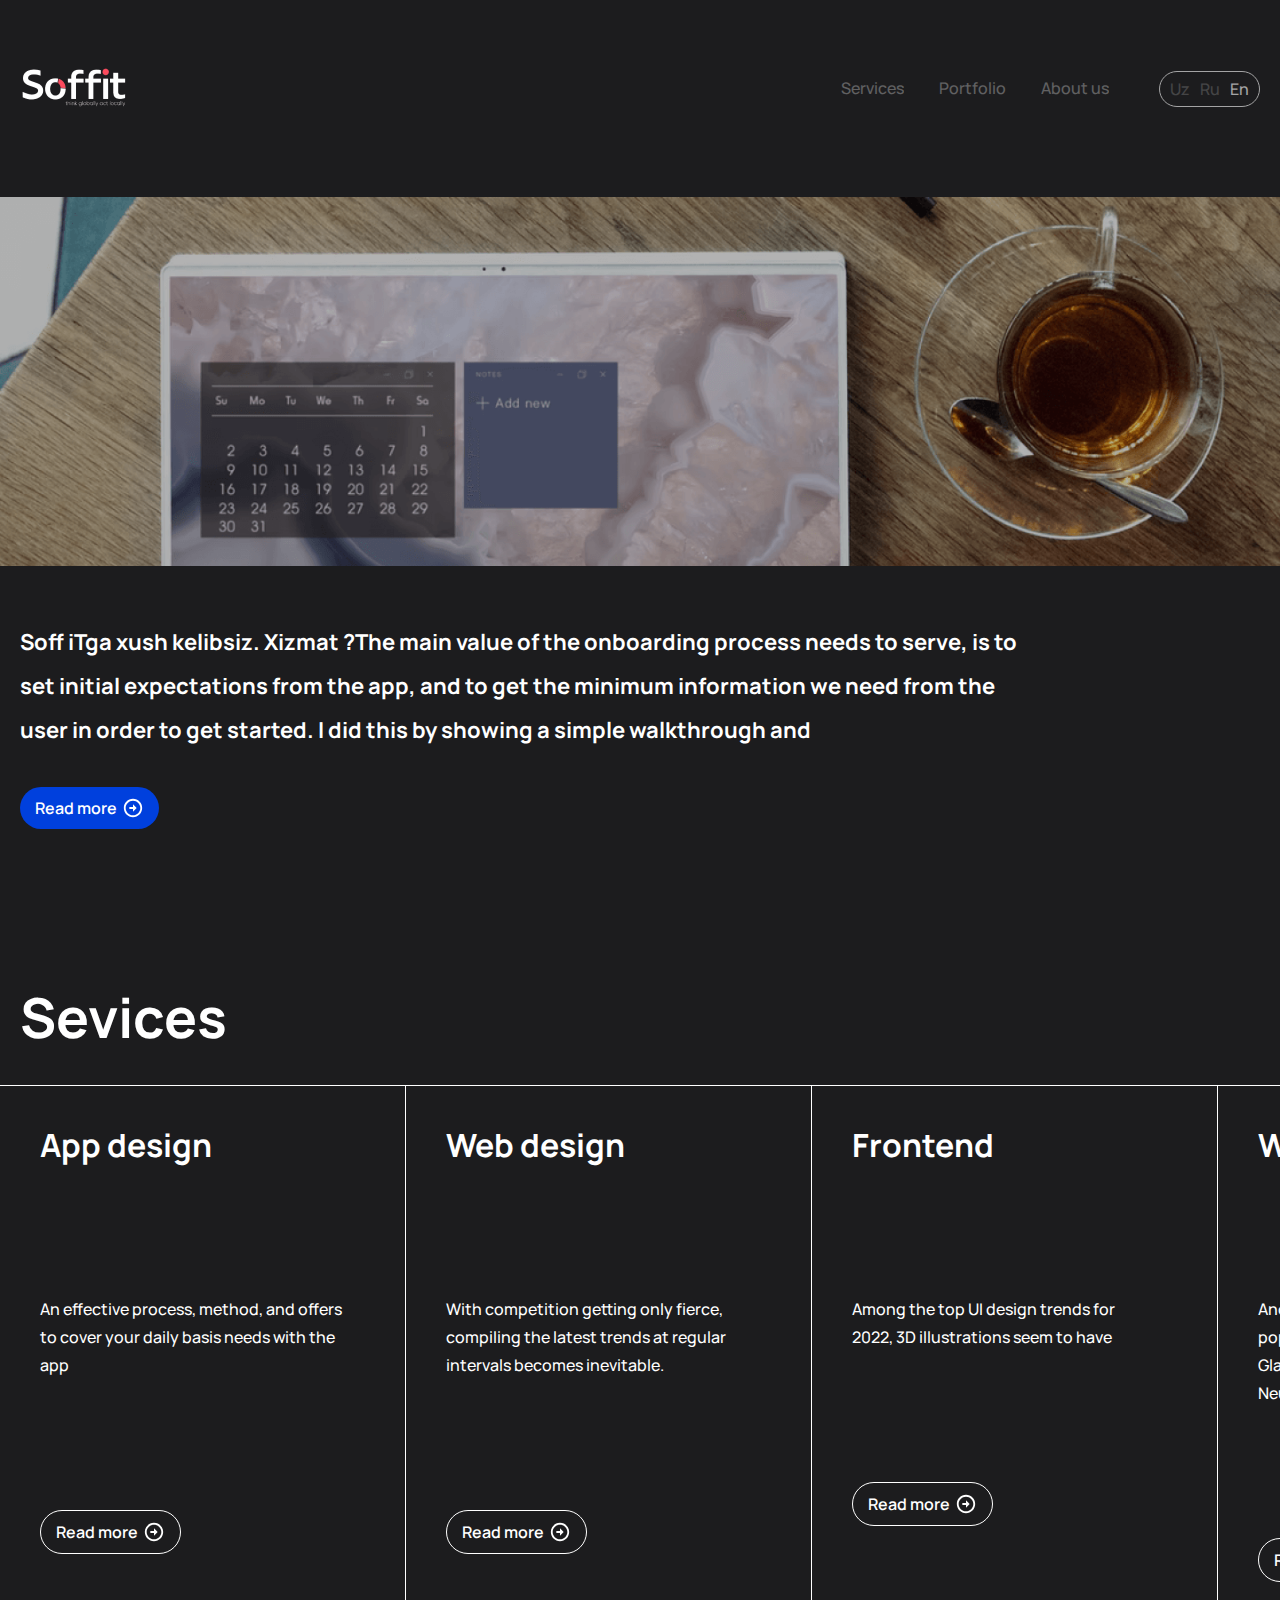
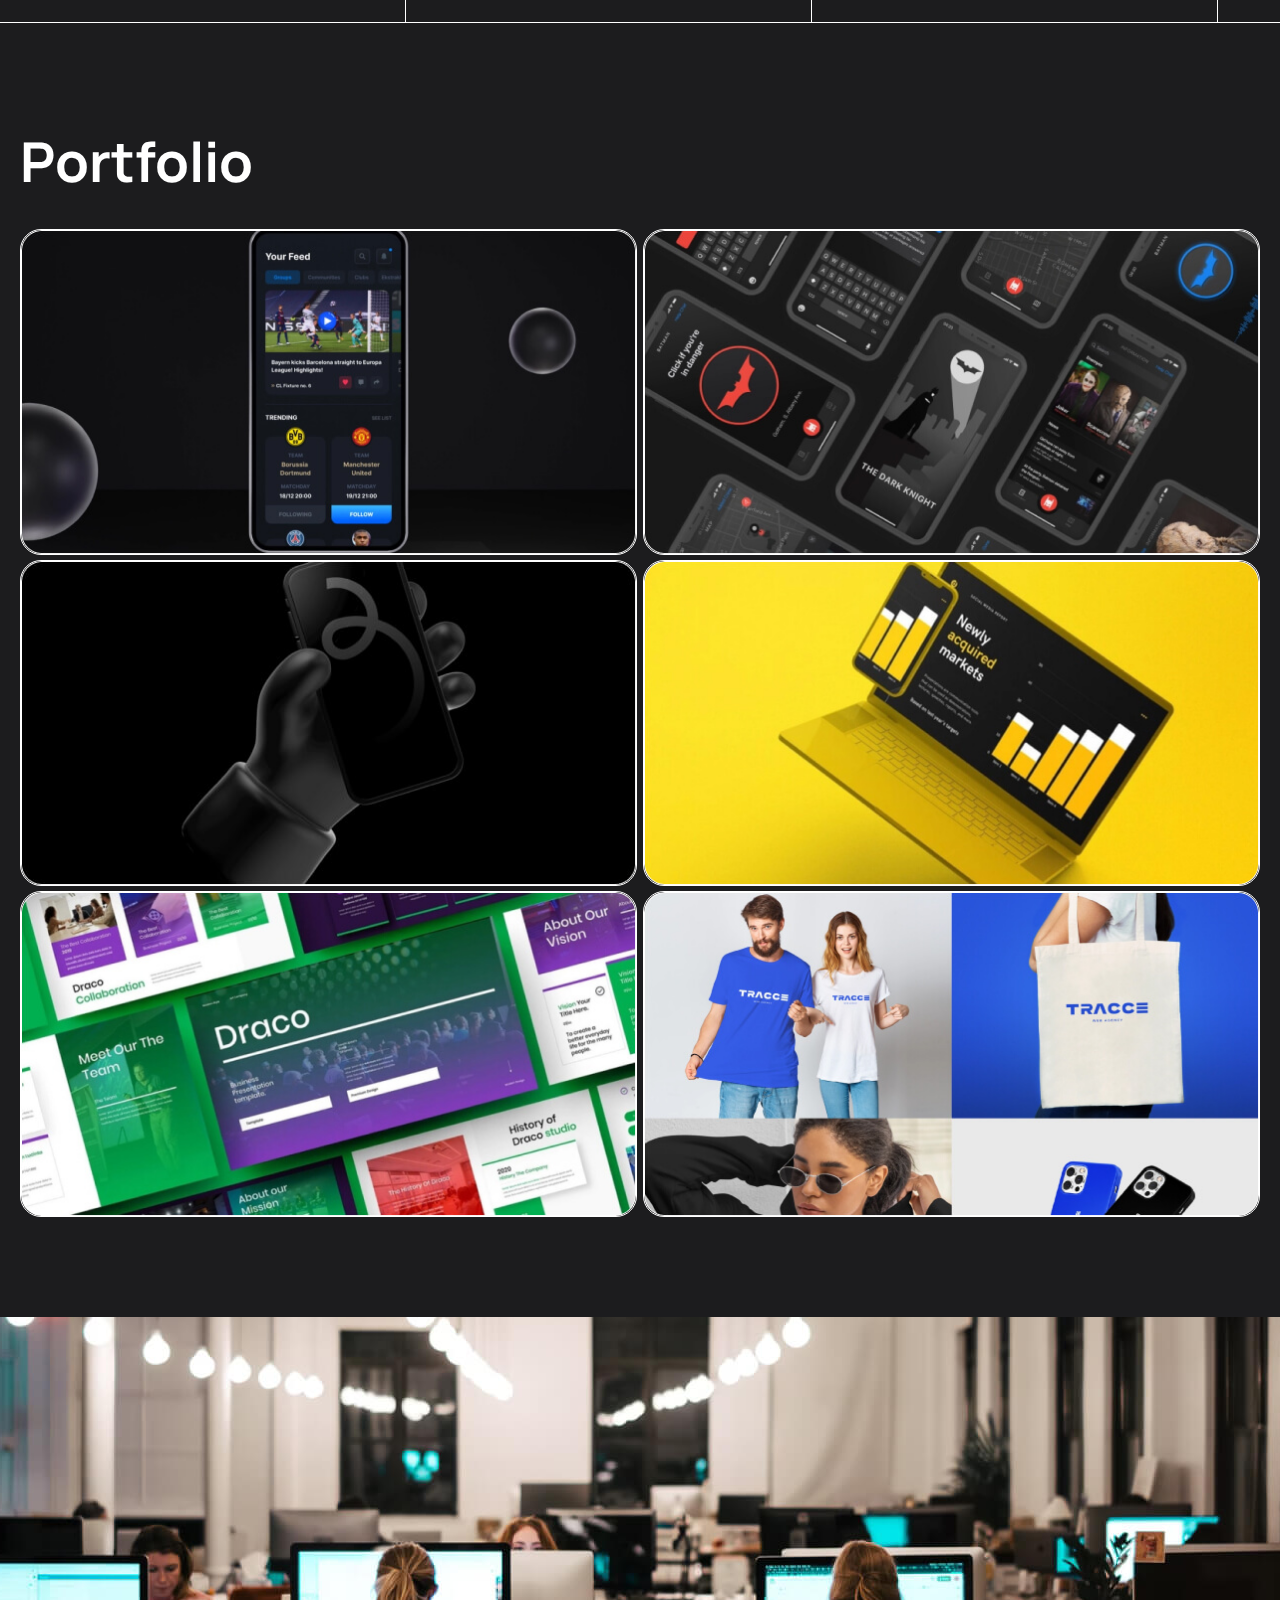
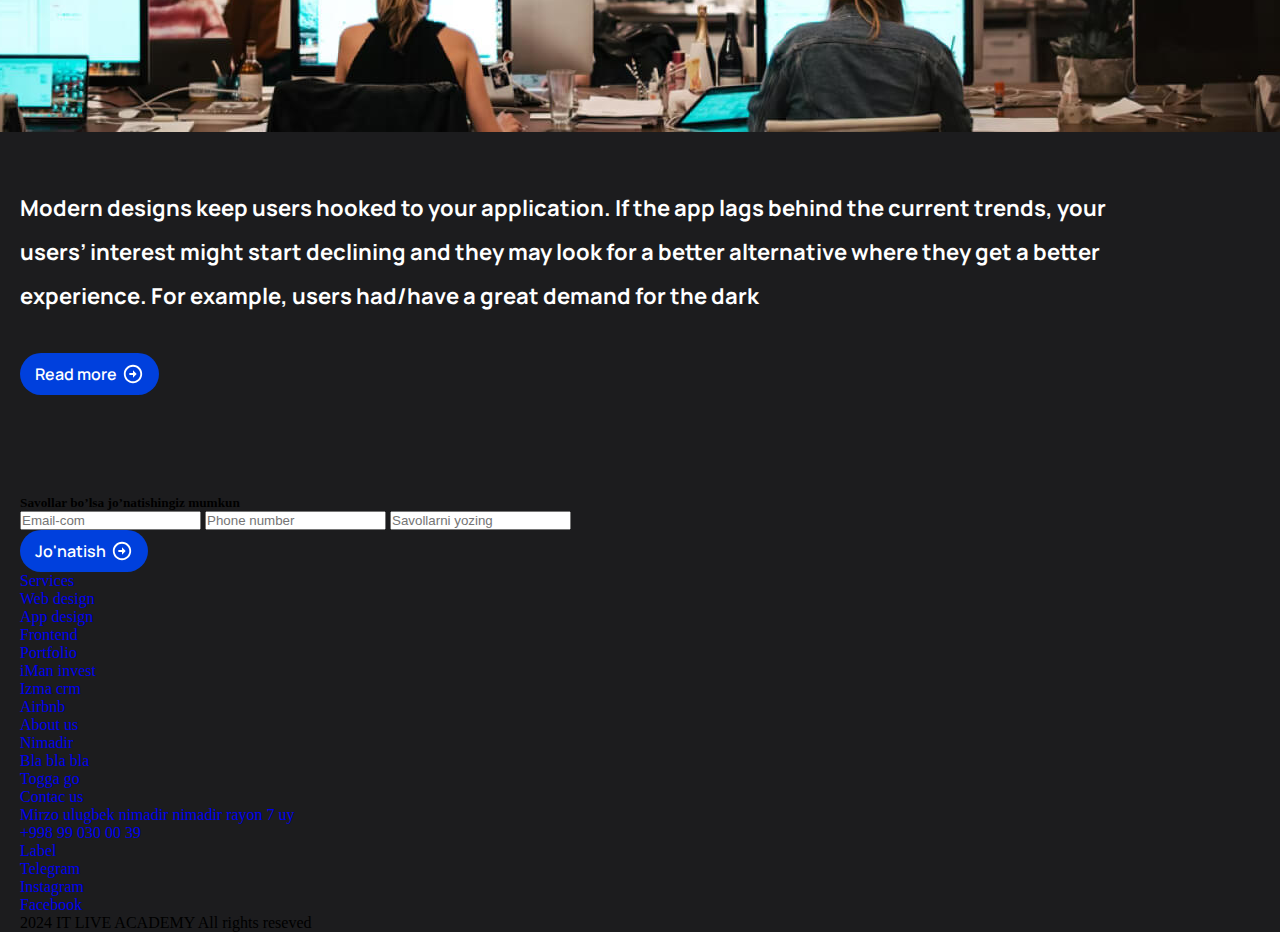
==== commit 28d5f095: "Merge branch 'master' of https://github.com/Ergashev95/Softfit-website into benazir" ====
--- a/index.html
+++ b/index.html
@@ -327,12 +327,137 @@
         <!-- PORTFOLIO SECTION -->
 
         <!-- MODERN-DIZAYN SECTION -->
+        <section class="modern">
+            <picture class="modern-banner">
+                <source srcset="./img/mobile-modernbanner.jpg" media="(max-width:576px)">
+                <img src="./img/modern-banner.jpg" alt="Modern image" width="100%" class="modern-banner__image">
+            </picture>
+          <div class="modern-desc">
+            <div class="container">
+                <p class="modern-text">Modern designs keep users hooked to your application. If the app lags behind the current trends, your users’ interest might start declining and they may look for a better alternative where they get a better experience. For example, users had/have a great demand for the dark </p>
+                <a href="#!" class="modern-btn btn">
+                    Read more
+                    <svg xmlns="http://www.w3.org/2000/svg" width="22" height="22" viewBox="0 0 22 22" fill="none">
+                        <g clip-path="url(#clip0_0_215)">
+                        <path d="M11.0007 10.082V7.33203L14.6673 10.9987L11.0007 14.6654V11.9154H7.33398V10.082H11.0007ZM11.0007 1.83203C16.0607 1.83203 20.1673 5.9387 20.1673 10.9987C20.1673 16.0587 16.0607 20.1654 11.0007 20.1654C5.94065 20.1654 1.83398 16.0587 1.83398 10.9987C1.83398 5.9387 5.94065 1.83203 11.0007 1.83203ZM11.0007 18.332C15.0523 18.332 18.334 15.0504 18.334 10.9987C18.334 6.94703 15.0523 3.66536 11.0007 3.66536C6.94898 3.66536 3.66732 6.94703 3.66732 10.9987C3.66732 15.0504 6.94898 18.332 11.0007 18.332Z" fill="white"/>
+                        </g>
+                        <defs>
+                        <clipPath id="clip0_0_215">
+                        <rect width="22" height="22" fill="white"/>
+                        </clipPath>
+                        </defs>
+                        </svg>
+                </a>
+            </div>
+          </div>
+
+        </section>
         <!-- MODERN-DIZAYN SECTION -->
 
 
     <!-- SITE-MAIN -->
 
     <!-- SITE-FOOTER -->
+
+    <footer class="site-footer footer">
+            <div class="container">
+                <div class="footer-info">
+                    <div class="footer-info__contact">
+                        <h5 class="footer-info__title">Savollar bo’lsa jo’natishingiz mumkun</h5>
+                        <form action="" method="POST">
+                            <input type="email" required class="footer-contact__input" placeholder="Email-com">
+                            <input type="text" required class="footer-contact__input" placeholder="Phone number">
+                            <input type="text" required class="footer-contact__input" placeholder="Savollarni yozing">
+                            <a href="#!" class="footer-contact__btn btn">
+                                Jo'natish
+                                <svg xmlns="http://www.w3.org/2000/svg" width="22" height="22" viewBox="0 0 22 22" fill="none">
+                                    <g clip-path="url(#clip0_0_215)">
+                                    <path d="M11.0007 10.082V7.33203L14.6673 10.9987L11.0007 14.6654V11.9154H7.33398V10.082H11.0007ZM11.0007 1.83203C16.0607 1.83203 20.1673 5.9387 20.1673 10.9987C20.1673 16.0587 16.0607 20.1654 11.0007 20.1654C5.94065 20.1654 1.83398 16.0587 1.83398 10.9987C1.83398 5.9387 5.94065 1.83203 11.0007 1.83203ZM11.0007 18.332C15.0523 18.332 18.334 15.0504 18.334 10.9987C18.334 6.94703 15.0523 3.66536 11.0007 3.66536C6.94898 3.66536 3.66732 6.94703 3.66732 10.9987C3.66732 15.0504 6.94898 18.332 11.0007 18.332Z" fill="white"/>
+                                    </g>
+                                    <defs>
+                                    <clipPath id="clip0_0_215">
+                                    <rect width="22" height="22" fill="white"/>
+                                    </clipPath>
+                                    </defs>
+                                    </svg>
+                            </a>
+                        </form>
+                    </div>
+                    <div class="footer-info__list footer-menu">
+                        <ul class="footer-menu__list">
+                            <li class="footer-menu__item">
+                                <a href="#!" class="footer-menu__link">Services</a>
+                            </li>
+                            <li class="footer-menu__item">
+                                <a href="#!" class="footer-menu__link">Web design</a>
+                            </li>
+                            <li class="footer-menu__item">
+                                <a href="#!" class="footer-menu__link">App design</a>
+                            </li>
+                            <li class="footer-menu__item">
+                                <a href="#!" class="footer-menu__link">Frontend</a>
+                            </li>
+                        </ul>
+                        <ul class="footer-menu__list">
+                            <li class="footer-menu__item">
+                                <a href="#!" class="footer-menu__link">Portfolio</a>
+                            </li>
+                            <li class="footer-menu__item">
+                                <a href="#!" class="footer-menu__link">iMan invest</a>
+                            </li>
+                            <li class="footer-menu__item">
+                                <a href="#!" class="footer-menu__link">Izma crm</a>
+                            </li>
+                            <li class="footer-menu__item">
+                                <a href="#!" class="footer-menu__link">Airbnb</a>
+                            </li>
+                        </ul>
+                        <ul class="footer-menu__list">
+                            <li class="footer-menu__item">
+                                <a href="#!" class="footer-menu__link">About us</a>
+                            </li>
+                            <li class="footer-menu__item">
+                                <a href="#!" class="footer-menu__link">Nimadir </a>
+                            </li>
+                            <li class="footer-menu__item">
+                                <a href="#!" class="footer-menu__link">Bla bla bla </a>
+                            </li>
+                            <li class="footer-menu__item">
+                                <a href="#!" class="footer-menu__link">Togga go</a>
+                            </li>
+                        </ul>
+                        <ul class="footer-menu__list">
+                            <li class="footer-menu__item">
+                                <a href="#!" class="footer-menu__link">Contac us</a>
+                            </li>
+                            <li class="footer-menu__item">
+                                <a href="#!" class="footer-menu__link">Mirzo ulugbek nimadir nimadir rayon 7 uy</a>
+                            </li>
+                            <li class="footer-menu__item">
+                                <a href="#!" class="footer-menu__link">+998 99 030 00 39</a>
+                            </li>
+                           
+                        </ul>
+                        <ul class="footer-menu__list">
+                            <li class="footer-menu__item">
+                                <a href="#!" class="footer-menu__link">Label</a>
+                            </li>
+                            <li class="footer-menu__item">
+                                <a href="#!" class="footer-menu__link">Telegram </a>
+                            </li>
+                            <li class="footer-menu__item">
+                                <a href="#!" class="footer-menu__link">Instagram</a>
+                            </li>
+                            <li class="footer-menu__item">
+                                <a href="#!" class="footer-menu__link">Facebook</a>
+                            </li>
+                           
+                        </ul>
+                    </div>
+                </div>
+                <p class="footer-text">2024 IT LIVE ACADEMY All rights reseved</p>
+            </div>
+    </footer>
 
     <!-- SITE-FOOTER -->
 </main>
--- a/css/main.css
+++ b/css/main.css
@@ -108,6 +108,7 @@
     align-items: center;
 }
 
+
 body {
     display: flex;
     flex-direction: column;
@@ -116,8 +117,6 @@
     font-family: var(--Fraunces);
     background: var(--background-black);
 }
-
-
 
 /* SITE-HEADER */
 
@@ -289,6 +288,7 @@
     position: relative;
     display: flex;
     justify-content: center;
+    overflow: hidden;
 }
 .portfolio-card__content.active {
     opacity: 1;
@@ -305,27 +305,170 @@
     background-color: rgba(255, 255, 255, 0.205);
     backdrop-filter: blur(7px);
     position: absolute;
-    bottom: 7%;
-    
+    bottom: 0;
+    transform: translateY(100%);
 }
 .portfolio-card__desc {
     color: var(--white);
     font-size: 22px;
 }
-.portfolio-card__btn {
-}
-.outline-btn {
-}
+
 
 /* PORTFOLIO-SECTION */
 
-
-
-
-
-
-
-
-
-
-
+/* MODERN-SECTION */
+.modern {
+    padding-bottom: 100px;
+}
+.modern-banner {
+    width: 100%;
+    height: 415px;
+    object-fit: cover;
+}
+.modern-banner__image {
+    width: 100%;
+    height: 415px;
+    object-fit: cover;
+}
+.modern-desc {
+    padding-top: 50px;
+}
+
+.modern-text {
+    color: var(--white);
+    max-width: 1129px;
+    width: 100%;
+    margin-bottom: 35px;
+    font-family: var(--manrope);
+    font-size: 22px;
+    font-weight: 700;
+    line-height: 44px;
+}
+/* MODERN-SECTION */
+
+
+
+
+
+
+
+
+
+
+
+
+
+
+
+
+
+/* SERVICES-INNER */
+
+/* MODEL  */
+.modal {
+    width: 100%;
+    border-top: 2px solid var(--white);
+    padding: 40px 0;
+    display: flex;
+    column-gap: 20px;
+}
+
+.form-modal {
+    border-right: 2px solid var(--white);
+    display: flex;
+    gap: 10px;
+    flex-wrap: wrap;
+}
+
+.form-modal label {
+    display: block;
+    color: var(--white);
+    color: #FFF;
+    font-family: var(--manrope);
+    font-size: 16px;
+    font-weight: 600;
+    margin: 12px 0;
+}
+.form-modal input {
+    display: block;
+    border-radius: 25px;
+    border: 1px solid var(--white);
+    background: rgba(255, 255, 255, 0.10);
+    backdrop-filter: blur(87px);
+    color: var(--white);
+    font-family: var(--manrope);
+    font-size: 16px;
+    font-style: normal;
+    font-weight: 500;
+    line-height: normal;
+    width: 353px;
+    height: 50px;
+    flex-shrink: 0;
+    padding: 0 10px;
+}
+
+.form-modal  .select{
+    height: 50px;
+    flex-shrink: 0;
+    border-radius: 25px;
+    border: 1px solid var(--white);
+    background: rgba(255, 255, 255, 0.10);
+    backdrop-filter: blur(87px);
+    color: var(--white);
+    padding: 10px;
+    font-size: 18px;
+    display: flex;
+    align-items: center;
+    justify-content: space-between;
+    font-family: var(--manrope);
+}
+
+.form-modal textarea {
+    display: block;
+    border-radius: 25px;
+    width: 711px;
+    height: 168px;
+    flex-shrink: 0;
+    border-radius: 25px;
+    border: 1px solid var(--white);
+    background: rgba(255, 255, 255, 0.10);
+    backdrop-filter: blur(87px);
+    color: white;
+    padding: 10px;
+    font-family: var(--manrope);
+    font-size: 18px;
+}
+
+.ux-content{
+    color:var(--white);
+    font-family: var(--manrope);
+}
+
+.ux-content h1{
+    margin: 20px 0;
+}
+
+.ux-content p{
+    color: var(--white);
+    font-family: var(--manrope);
+    font-size: 16px;
+    font-style: normal;
+    font-weight: 500;
+    line-height: 26px; /* 162.5% */
+    opacity: 0.6;
+}
+
+/* MODEL  */
+
+/* SERVICES-INNER */
+
+
+
+
+
+
+
+
+
+
+
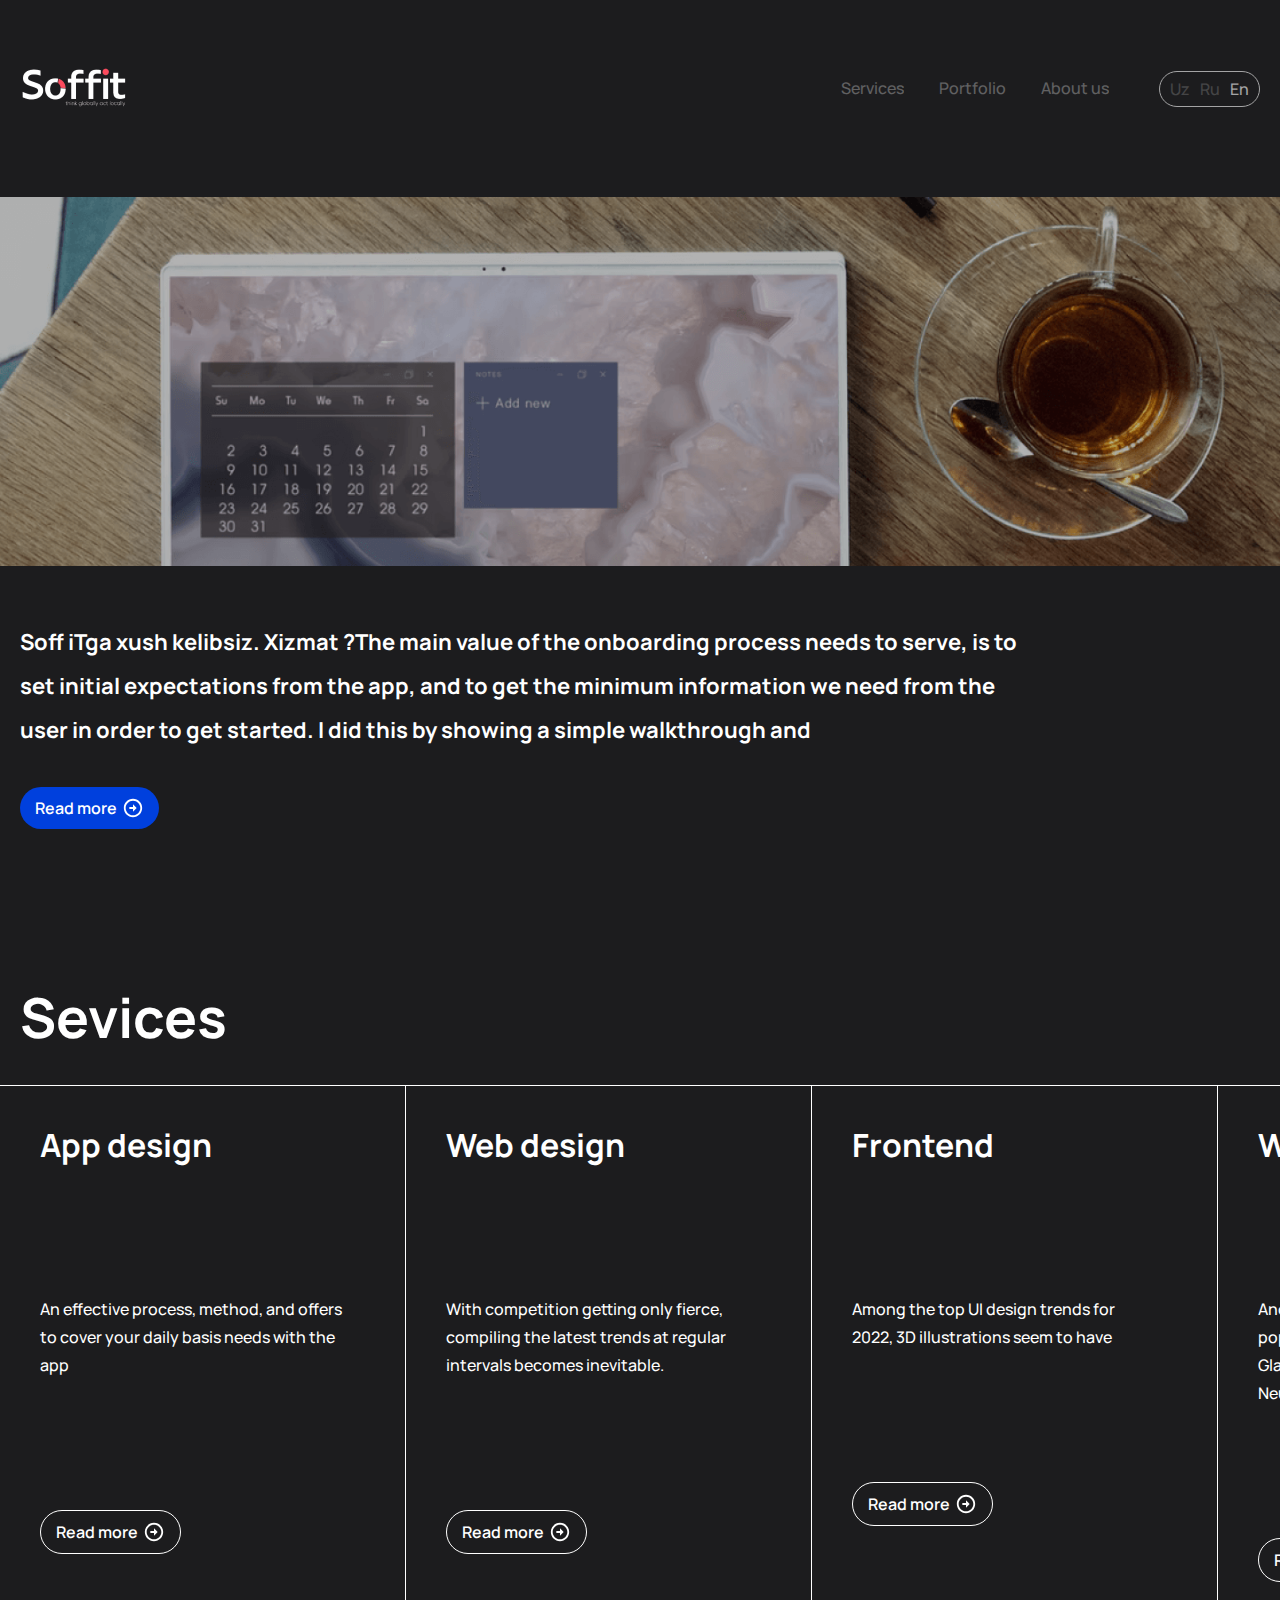
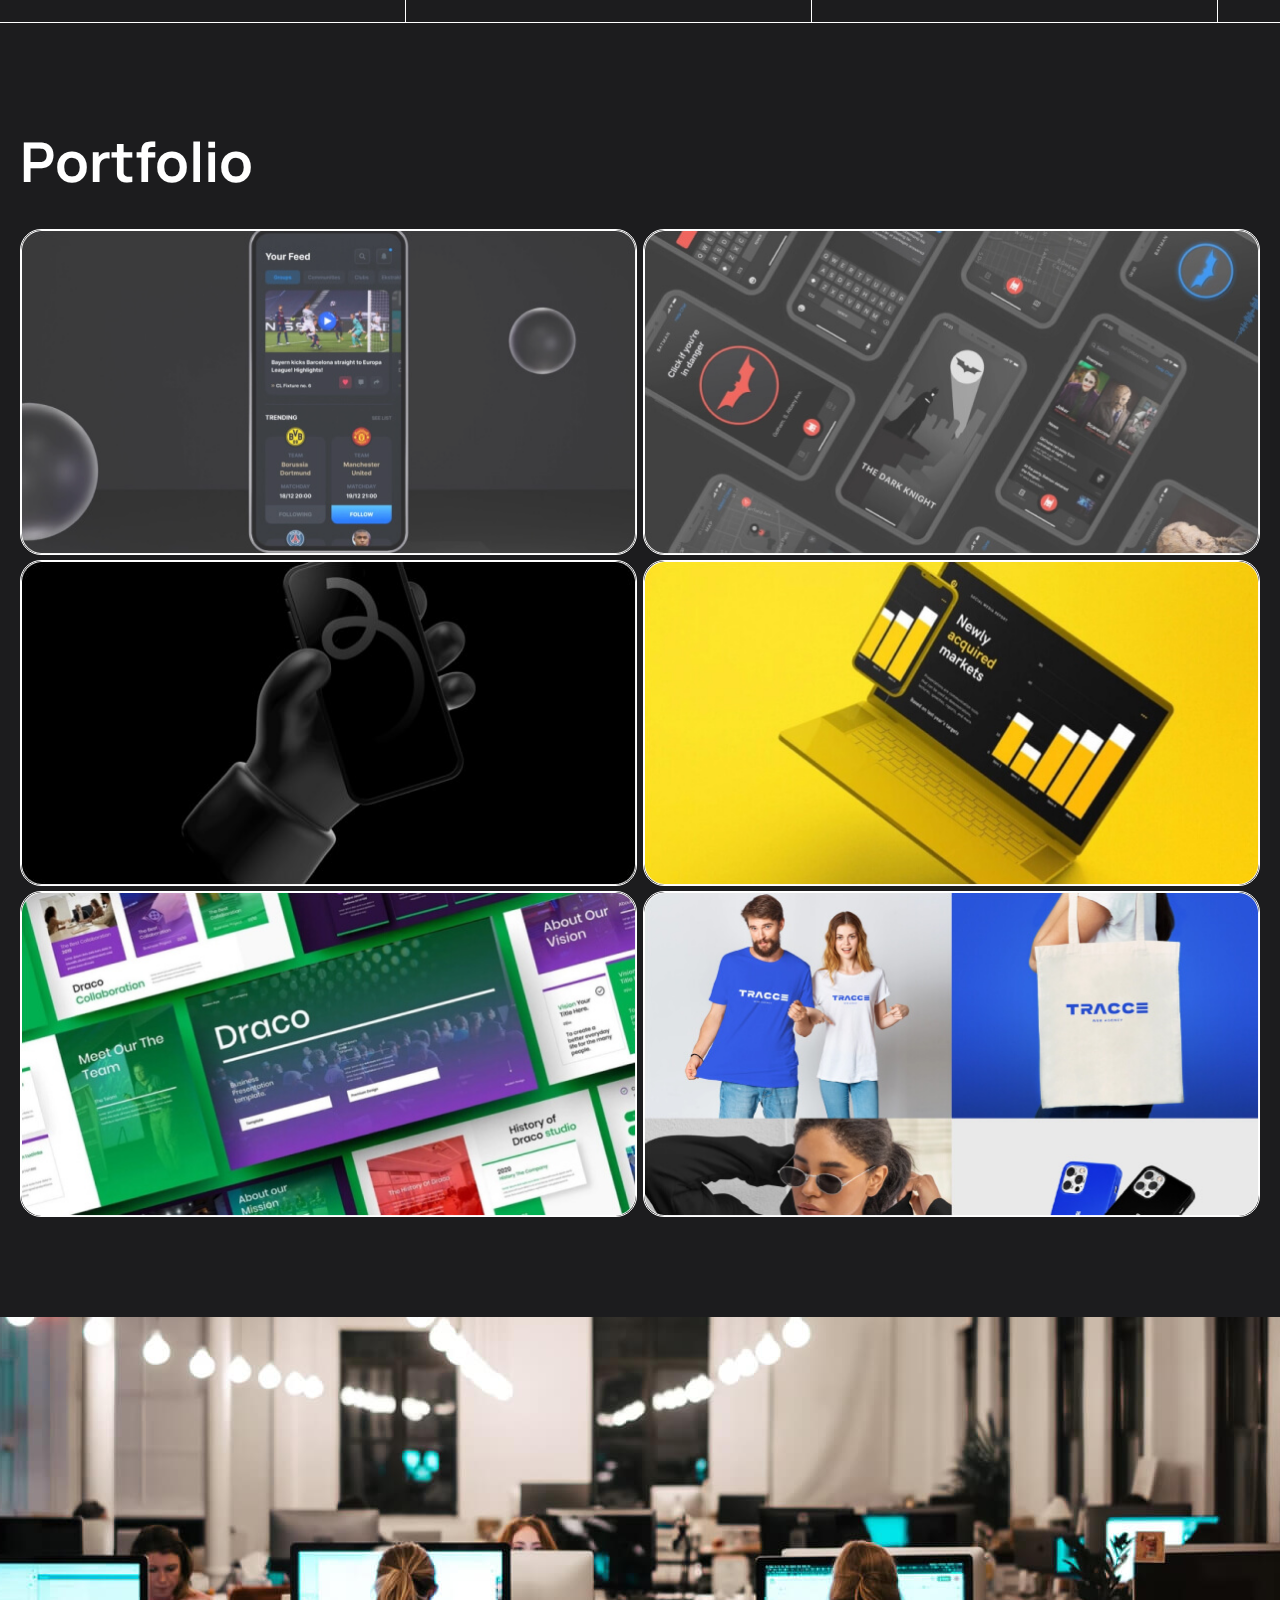
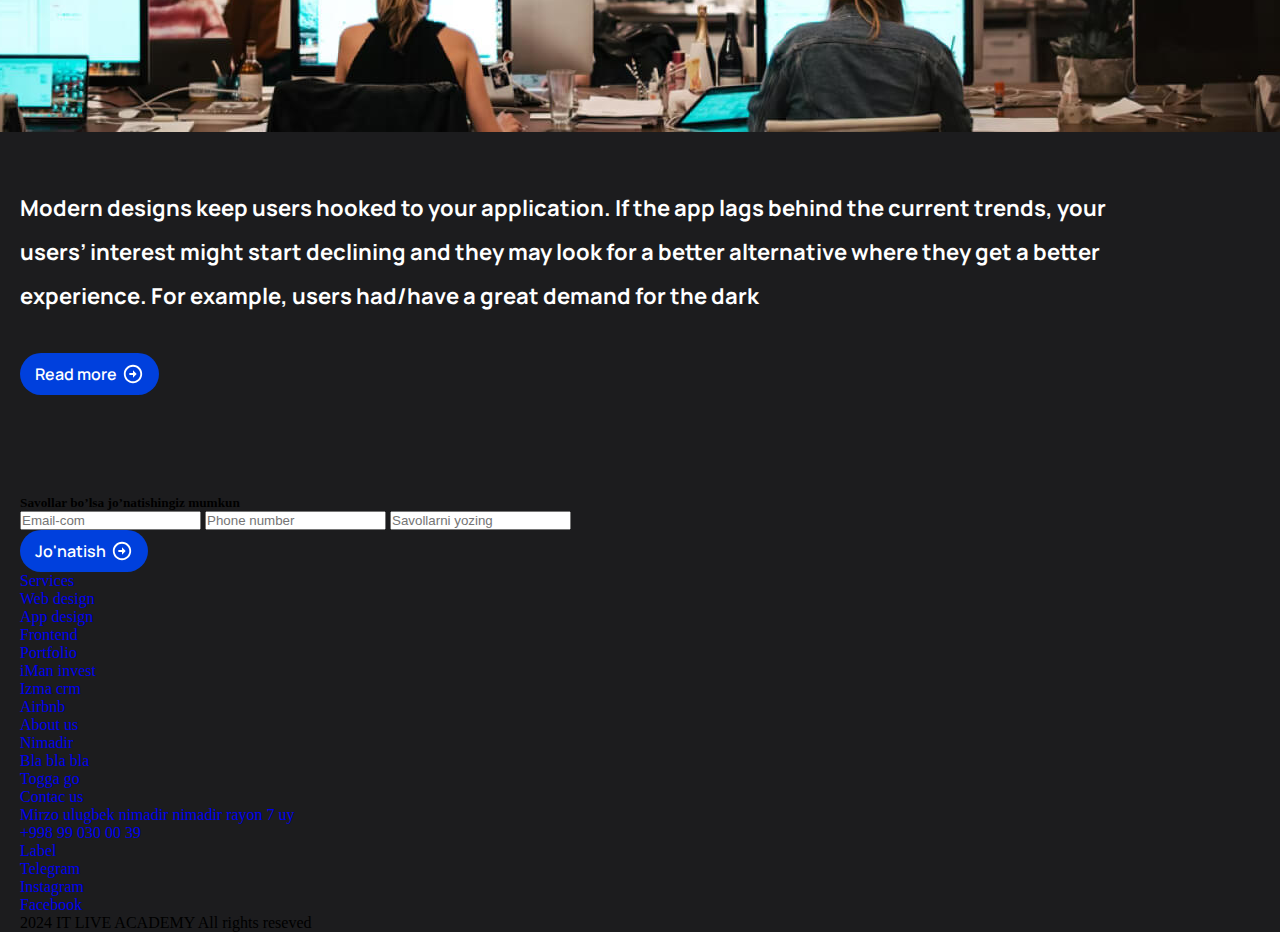
==== commit ce7459a7: "add site-footer section html structure" ====
--- a/index.html
+++ b/index.html
@@ -197,7 +197,7 @@
                 <div class="portfolio-cards">
                  <div class="portfolio-card">
                     <img src="./img/portfolio-tel-1.jpg" alt="Portfolio image number one" class="portfolio-card__image">
-                    <div class="portfolio-card__content">
+                    <div class="portfolio-card__content active">
                         <div class="portfolio-card__detail">
                             <p class="portfolio-card__desc">Make sure to plan the <br> hierarchy of your project</p>
                             <a href="#!" class="portfolio-card__btn outline-btn">
@@ -218,7 +218,7 @@
                  </div>
                  <div class="portfolio-card">
                     <img src="./img/portfolio-2.jpg" alt="Portfolio image number two" class="portfolio-card__image">
-                    <div class="portfolio-card__content">
+                    <div class="portfolio-card__content active">
                         <div class="portfolio-card__detail">
                             <p class="portfolio-card__desc">Make sure to plan the <br> hierarchy of your project</p>
                             <a href="#!" class="portfolio-card__btn outline-btn">
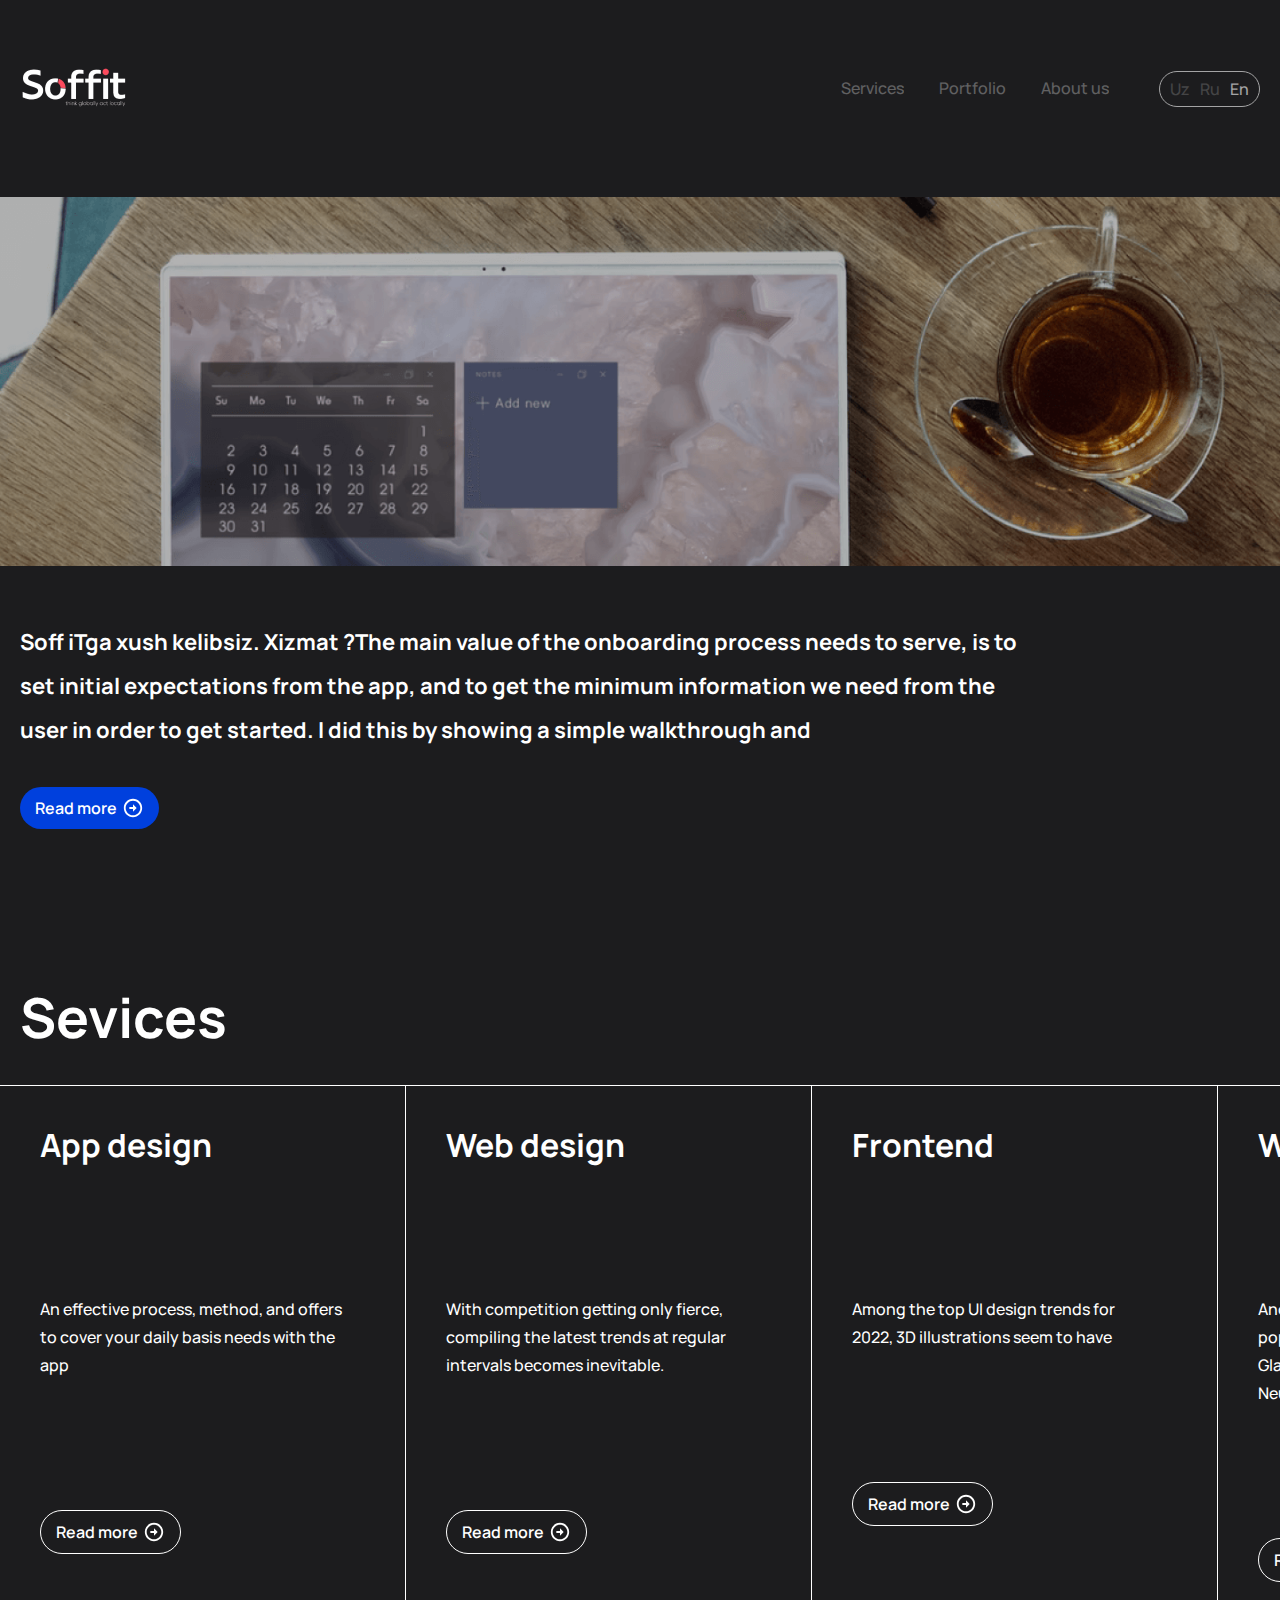
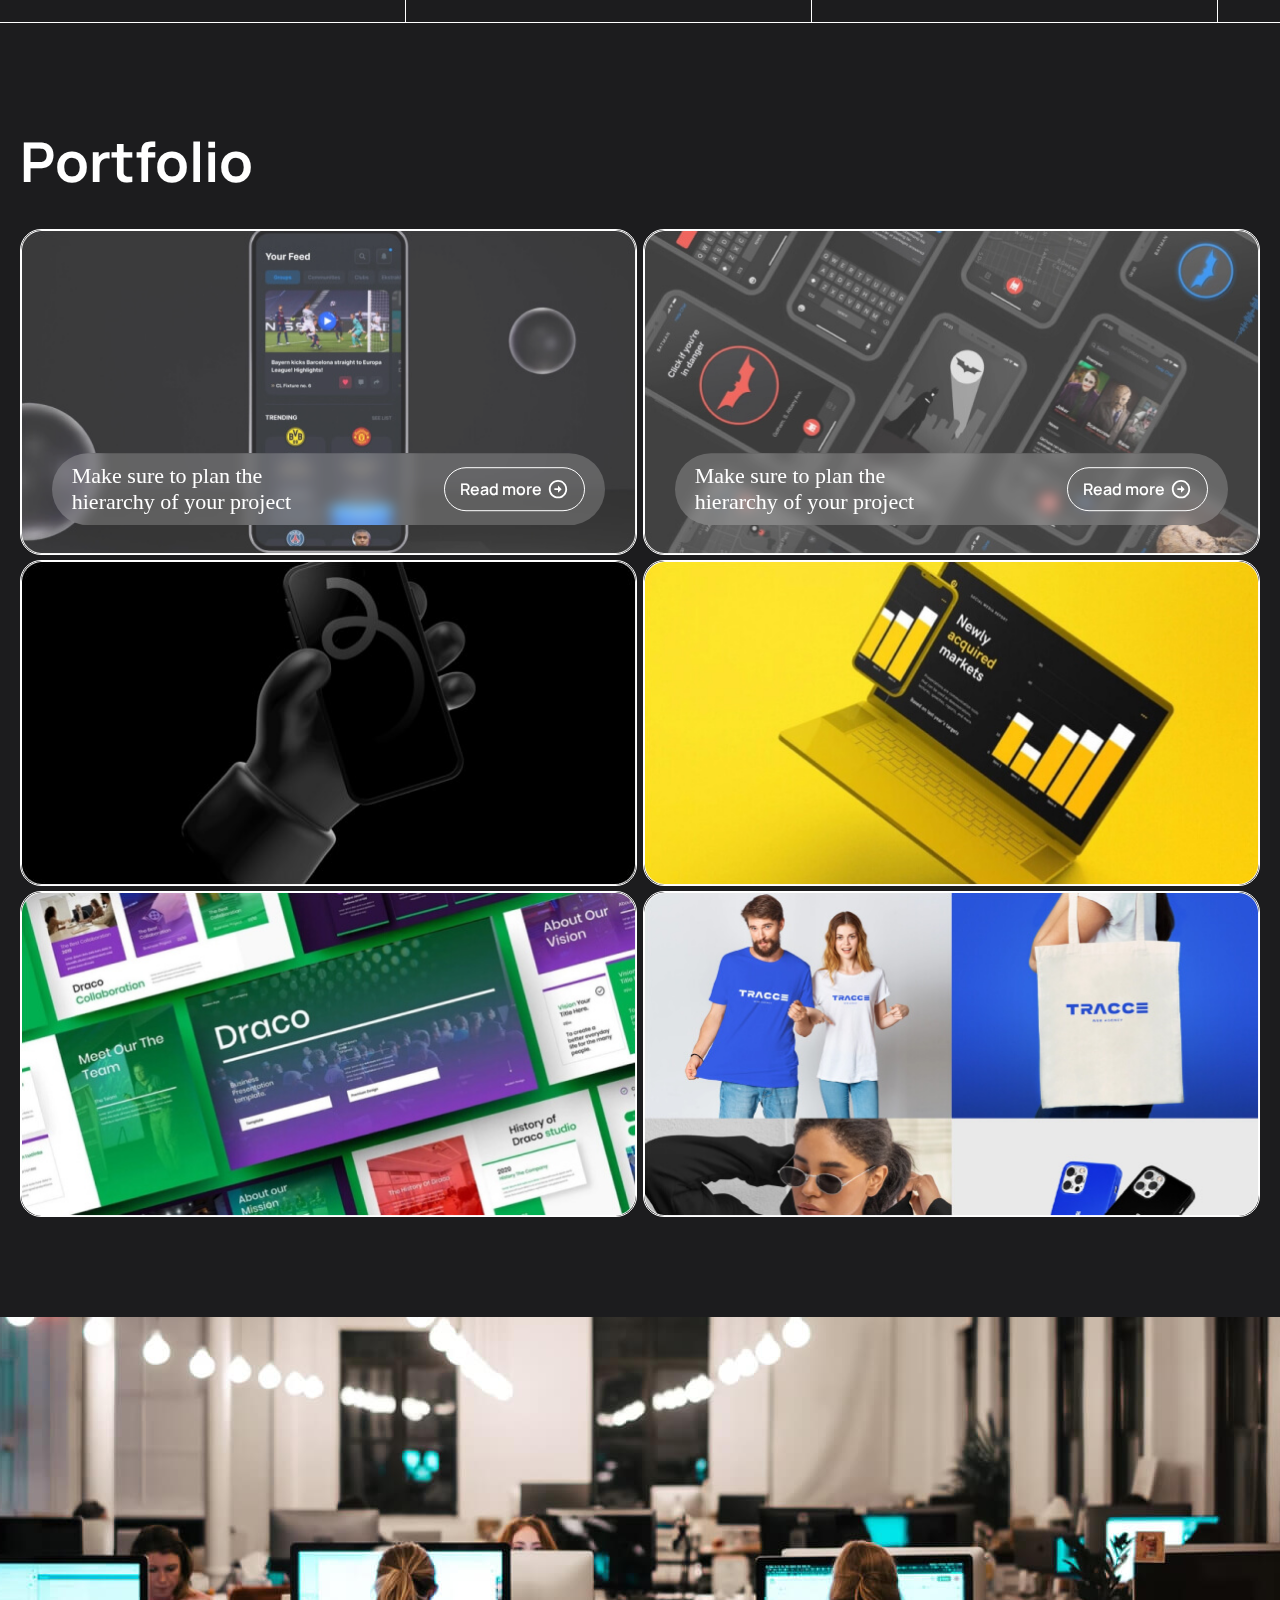
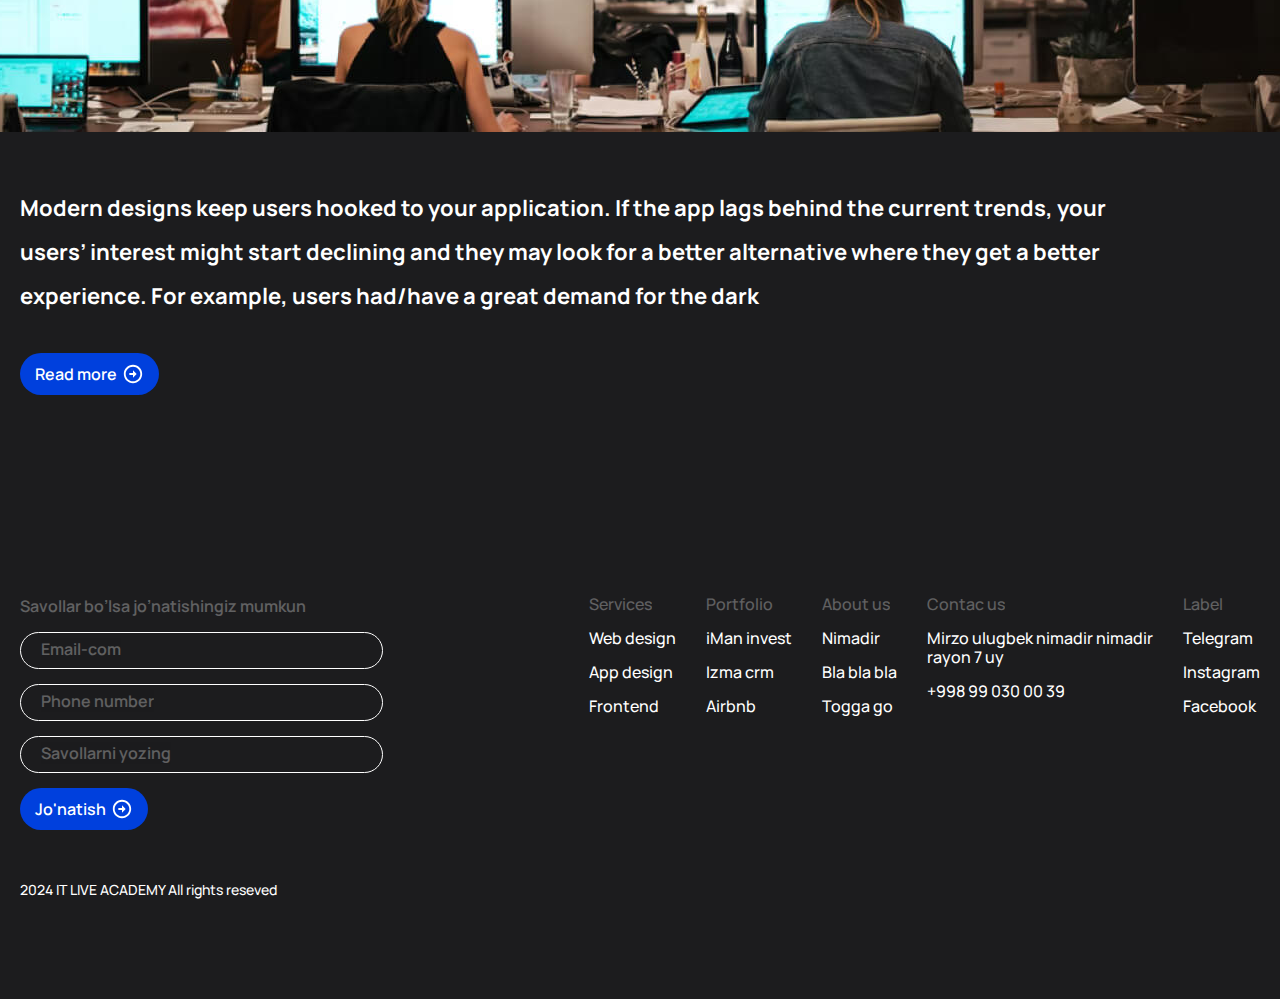
==== commit d6e7fcfd: "add home page media query" ====
--- a/index.html
+++ b/index.html
@@ -21,16 +21,19 @@
                 <a href="#!" class="site-header__logo logo">
                     <img src="./img/soffit-logo.png" alt="Sofffit logo image" class="logo-image" width="106" height="43">
                 </a>
+                <div class="menu-click">
+                    <span class="menu-click__span"></span>
+                </div>
                 <div class="site-header__menu menu">
                     <ul class="menu-list">
                         <li class="menu-item">
-                            <a href="#!" class="menu-link">Services</a>
+                            <a href="./service.html" class="menu-link">Services</a>
                         </li>
                         <li class="menu-item">
-                            <a href="#!" class="menu-link">Portfolio</a>
+                            <a href="./portfolio.html" class="menu-link">Portfolio</a>
                         </li>
                         <li class="menu-item">
-                            <a href="#!" class="menu-link">About us</a>
+                            <a href="./about.html" class="menu-link">About us</a>
                         </li>
                     </ul>
                     <div class="menu-lang">
@@ -75,42 +78,39 @@
         <!-- SITE-HEADER -->
 
          <!-- SITE-HERO -->
+         <div class="site-hero">
+            <picture class="site-hero__banner">
+             <source srcset="./img/mobile-mainbanner.jpg" media="(max-width:768px)">
+             <img src="./img/mainbanner.png" alt="Siffit header image" width="100%">
+            </picture>
+            
+             <div class="container site-hero__content">
+                 <div class="site-hero__desc">
+                     <p class="site-hero__text">Soff iTga xush kelibsiz. Xizmat ?The main value of the onboarding process needs to serve, is to set initial expectations from the app, and to get the minimum information we need from the user in order to get started. I did this by showing a simple walkthrough and </p>
+                     <a href="#!" class="site-hero__btn btn">
+                         Read more
+ 
+                         <svg xmlns="http://www.w3.org/2000/svg" width="22" height="22" viewBox="0 0 22 22" fill="none">
+                             <g clip-path="url(#clip0_0_215)">
+                             <path d="M11.0007 10.082V7.33203L14.6673 10.9987L11.0007 14.6654V11.9154H7.33398V10.082H11.0007ZM11.0007 1.83203C16.0607 1.83203 20.1673 5.9387 20.1673 10.9987C20.1673 16.0587 16.0607 20.1654 11.0007 20.1654C5.94065 20.1654 1.83398 16.0587 1.83398 10.9987C1.83398 5.9387 5.94065 1.83203 11.0007 1.83203ZM11.0007 18.332C15.0523 18.332 18.334 15.0504 18.334 10.9987C18.334 6.94703 15.0523 3.66536 11.0007 3.66536C6.94898 3.66536 3.66732 6.94703 3.66732 10.9987C3.66732 15.0504 6.94898 18.332 11.0007 18.332Z" fill="white"/>
+                             </g>
+                             <defs>
+                             <clipPath id="clip0_0_215">
+                             <rect width="22" height="22" fill="white"/>
+                             </clipPath>
+                             </defs>
+                             </svg>
+                     </a>
+                 </div>
+             </div>
+         </div>
         <!-- SITE-HERO -->
-        <div class="site-hero">
-           <picture class="site-hero__banner">
-            <source srcset="./img/mobile-mainbanner.jpg" media="(max-width:576px)">
-            <img src="./img/mainbanner.png" alt="Siffit header image" width="100%">
-           </picture>
-           
-            <div class="container site-hero__content">
-                <div class="site-hero__desc">
-                    <p class="site-hero__text">Soff iTga xush kelibsiz. Xizmat ?The main value of the onboarding process needs to serve, is to set initial expectations from the app, and to get the minimum information we need from the user in order to get started. I did this by showing a simple walkthrough and </p>
-                    <a href="#!" class="site-hero__btn btn">
-                        Read more
-
-                        <svg xmlns="http://www.w3.org/2000/svg" width="22" height="22" viewBox="0 0 22 22" fill="none">
-                            <g clip-path="url(#clip0_0_215)">
-                            <path d="M11.0007 10.082V7.33203L14.6673 10.9987L11.0007 14.6654V11.9154H7.33398V10.082H11.0007ZM11.0007 1.83203C16.0607 1.83203 20.1673 5.9387 20.1673 10.9987C20.1673 16.0587 16.0607 20.1654 11.0007 20.1654C5.94065 20.1654 1.83398 16.0587 1.83398 10.9987C1.83398 5.9387 5.94065 1.83203 11.0007 1.83203ZM11.0007 18.332C15.0523 18.332 18.334 15.0504 18.334 10.9987C18.334 6.94703 15.0523 3.66536 11.0007 3.66536C6.94898 3.66536 3.66732 6.94703 3.66732 10.9987C3.66732 15.0504 6.94898 18.332 11.0007 18.332Z" fill="white"/>
-                            </g>
-                            <defs>
-                            <clipPath id="clip0_0_215">
-                            <rect width="22" height="22" fill="white"/>
-                            </clipPath>
-                            </defs>
-                            </svg>
-                    </a>
-                </div>
-            </div>
-        </div>
-
      </div>
       
-       
     <!-- SITE-HEADER-HERO -->
 
     <!-- SITE-MAIN -->
 <main class="site-main">
-
 
         <!-- SERVICES SECTION -->
         <section class="services">
@@ -354,17 +354,15 @@
         </section>
         <!-- MODERN-DIZAYN SECTION -->
 
-
     <!-- SITE-MAIN -->
 
     <!-- SITE-FOOTER -->
-
     <footer class="site-footer footer">
             <div class="container">
                 <div class="footer-info">
                     <div class="footer-info__contact">
-                        <h5 class="footer-info__title">Savollar bo’lsa jo’natishingiz mumkun</h5>
-                        <form action="" method="POST">
+                        <form action="" method="POST" class="footer-contact__form">
+                            <h5 class="footer-info__title">Savollar bo’lsa jo’natishingiz mumkun</h5>
                             <input type="email" required class="footer-contact__input" placeholder="Email-com">
                             <input type="text" required class="footer-contact__input" placeholder="Phone number">
                             <input type="text" required class="footer-contact__input" placeholder="Savollarni yozing">
@@ -386,7 +384,7 @@
                     <div class="footer-info__list footer-menu">
                         <ul class="footer-menu__list">
                             <li class="footer-menu__item">
-                                <a href="#!" class="footer-menu__link">Services</a>
+                                <a href="#!" class="footer-menu__link active">Services</a>
                             </li>
                             <li class="footer-menu__item">
                                 <a href="#!" class="footer-menu__link">Web design</a>
@@ -400,7 +398,7 @@
                         </ul>
                         <ul class="footer-menu__list">
                             <li class="footer-menu__item">
-                                <a href="#!" class="footer-menu__link">Portfolio</a>
+                                <a href="#!" class="footer-menu__link active">Portfolio</a>
                             </li>
                             <li class="footer-menu__item">
                                 <a href="#!" class="footer-menu__link">iMan invest</a>
@@ -414,7 +412,7 @@
                         </ul>
                         <ul class="footer-menu__list">
                             <li class="footer-menu__item">
-                                <a href="#!" class="footer-menu__link">About us</a>
+                                <a href="#!" class="footer-menu__link active">About us</a>
                             </li>
                             <li class="footer-menu__item">
                                 <a href="#!" class="footer-menu__link">Nimadir </a>
@@ -428,10 +426,10 @@
                         </ul>
                         <ul class="footer-menu__list">
                             <li class="footer-menu__item">
-                                <a href="#!" class="footer-menu__link">Contac us</a>
-                            </li>
-                            <li class="footer-menu__item">
-                                <a href="#!" class="footer-menu__link">Mirzo ulugbek nimadir nimadir rayon 7 uy</a>
+                                <a href="#!" class="footer-menu__link active">Contac us</a>
+                            </li>
+                            <li class="footer-menu__item">
+                                <a href="#!" class="footer-menu__link">Mirzo ulugbek nimadir nimadir <br> rayon 7 uy</a>
                             </li>
                             <li class="footer-menu__item">
                                 <a href="#!" class="footer-menu__link">+998 99 030 00 39</a>
@@ -440,7 +438,7 @@
                         </ul>
                         <ul class="footer-menu__list">
                             <li class="footer-menu__item">
-                                <a href="#!" class="footer-menu__link">Label</a>
+                                <a href="#!" class="footer-menu__link active">Label</a>
                             </li>
                             <li class="footer-menu__item">
                                 <a href="#!" class="footer-menu__link">Telegram </a>
--- a/css/main.css
+++ b/css/main.css
@@ -100,6 +100,16 @@
     text-transform: capitalize;
     margin-bottom: 30px;
 }
+
+/*  */
+.title-section {
+    color: var(--white);
+    font-family: var(--manrope);
+    font-size: 35px;
+    font-weight: 700;
+    text-transform: capitalize;
+    margin-bottom: 30px;
+}
 /* D-FLEX */
 
 .d-flex {
@@ -107,7 +117,6 @@
     justify-content: space-between;
     align-items: center;
 }
-
 
 body {
     display: flex;
@@ -292,7 +301,6 @@
 }
 .portfolio-card__content.active {
     opacity: 1;
-    transition: 0.5s;
 }
 .portfolio-card__detail {
     width: 90%;
@@ -306,13 +314,12 @@
     backdrop-filter: blur(7px);
     position: absolute;
     bottom: 0;
-    transform: translateY(100%);
+    transform: translateY(-40%);
 }
 .portfolio-card__desc {
     color: var(--white);
     font-size: 22px;
 }
-
 
 /* PORTFOLIO-SECTION */
 
@@ -348,17 +355,79 @@
 
 
 
-
-
-
-
-
-
-
-
-
-
-
+/* SITE-FOOTER */
+.site-footer {
+padding-top: 100px;
+padding-bottom: 100px;
+}
+.footer-info {
+    display: flex;
+    justify-content: space-between;
+}
+
+.footer-contact__form {
+    display: flex;
+    flex-direction: column;
+    row-gap: 15px;
+   width: 363px;
+ 
+  
+}
+.footer-info__title {
+    font-family: var(--manrope);
+    font-size: 16px;
+    font-weight: 600;
+    opacity: .3;
+    color: var(--white);
+}
+.footer-contact__input {
+    display: block;
+    width: 100%;
+    padding: 10px 20px;
+    border: 1px solid var(--white);
+    border-radius: 50px;
+    background-color: transparent;
+}
+.footer-contact__input:focus {
+    outline: none;
+}
+.footer-contact__input::placeholder {
+    font-family: var(--manrope);
+    font-size: 16px;
+    font-weight: 600;
+    color: var(--white);
+    opacity: .3;
+}
+
+.footer-menu {
+    display: flex;
+    justify-content: space-between;
+    column-gap: 30px;
+    
+}
+.footer-menu__list {
+    display: flex;
+    flex-direction: column;
+    row-gap: 15px;
+}
+ .footer-menu__link.active {
+    opacity: .3 !important;
+}
+.footer-menu__link {
+    font-family: var(--manrope);
+    color: var(--white);
+    font-size: 16px;
+    font-weight: 500;
+    line-height: 18px;
+}
+.footer-text {
+    color: var(--white);
+    font-family: var(--manrope);
+    font-size: 14px;
+    font-weight: 500;
+    margin-top: 50px;
+}
+/* SITE-FOOTER */
 
 
 
@@ -463,12 +532,43 @@
 /* SERVICES-INNER */
 
 
-
-
-
-
-
-
-
-
-
+/* ABOUT PAGE */
+
+.site-hero__banner {
+    width: 100%;
+    height: 415px;
+    object-fit: cover;
+}
+.about-desc {
+    padding-top: 50px;
+    padding-bottom: 50px;
+    display: flex;
+    flex-direction: column;
+    row-gap: 35px;
+    justify-content: flex-start;
+}
+.about-desc__text {
+    max-width: 1066px;
+    width: 100%;
+    color: var(--white);
+    font-family: var(--manrope);
+    font-size: 22px;
+    font-weight: 700;
+    line-height: 44px;
+
+}
+
+.about-desc__span {
+    color: var(--btn-color);
+}
+/* ABOUT PAGE */
+
+
+
+
+
+
+
+
+
+
--- a/css/media.css
+++ b/css/media.css
@@ -0,0 +1,119 @@
+/* descktop */
+@media (max-width: 1440px) {}
+@media (max-width: 1320px) {}
+@media (max-width: 1290px) {}
+@media (max-width: 1170px) {}
+@media (max-width: 1140px) {}
+@media (max-width: 1024px) {}
+
+/* Tab */
+@media (max-width: 992px) {}
+@media (max-width: 850px) {}
+/* Mobile */
+@media (max-width: 768px) {
+    .menu-click {
+        width: 40px;
+        height: 40px;
+        display: flex;
+        flex-direction: column;
+        align-items: flex-end;
+        justify-content: center;
+    }
+    .menu-click__span {
+        display: block;
+        width: 100%;
+        height: 2px ;
+        background-color: var(--white);
+        position: relative;
+    }
+    .menu-click__span::before {
+        content: "";
+        display: block;
+        width: 100%;
+        height: 100%;
+        background-color: var(--white);
+        position: absolute;
+        top: -10px;
+    }
+    .menu-click__span::after {
+        content: "";
+        display: block;
+        width: 100%;
+        height: 100%;
+        background-color:var(--white);
+        position: absolute;
+        top: 10px;
+    }
+
+    .menu {
+        position: absolute;
+        top: 0;
+        width: 100%;
+        height: 100vh;
+        background-image: url(../img/moblie-navigation.jpg);
+        background-repeat: no-repeat;
+        background-position: center center;
+        background-size: cover;
+        display: flex;
+        flex-direction: column;
+        justify-content: flex-start;
+        align-items: flex-start;
+        z-index: 99;
+        padding-left: 20px;
+        padding-top: 20px;
+        row-gap: 30px;
+        display: none;
+    }
+
+    .menu-list {
+        flex-direction: column;
+
+    }
+    .menu-link {
+       opacity: unset;
+    }
+    .menu-lang__link {
+        opacity: unset;
+    }
+
+    /* service */
+
+    .services-cards {
+        flex-wrap: wrap;
+    }
+    .services-card {
+        max-width: unset;
+        width: 100%;
+    }
+
+
+    /* portfolio */
+
+    .portfolio-card {
+        max-width: unset;
+        width: 100%;
+    }
+
+
+
+    /* footer */
+    .footer-info {
+        flex-wrap: wrap;
+        flex-direction: column-reverse;
+    }
+    .footer-info__list {
+        flex-wrap: wrap;
+        row-gap: 60px;
+    }
+    .footer-contact__form {
+        width: unset;
+        width: 100%;
+    }
+}
+@media (max-width: 684px) {}
+/* mobile < 576 */
+@media (max-width: 576px) {}
+@media (max-width: 480px) {}
+@media (max-width: 412px) {}
+@media (max-width: 375px) {}
+@media (max-width: 320px) {}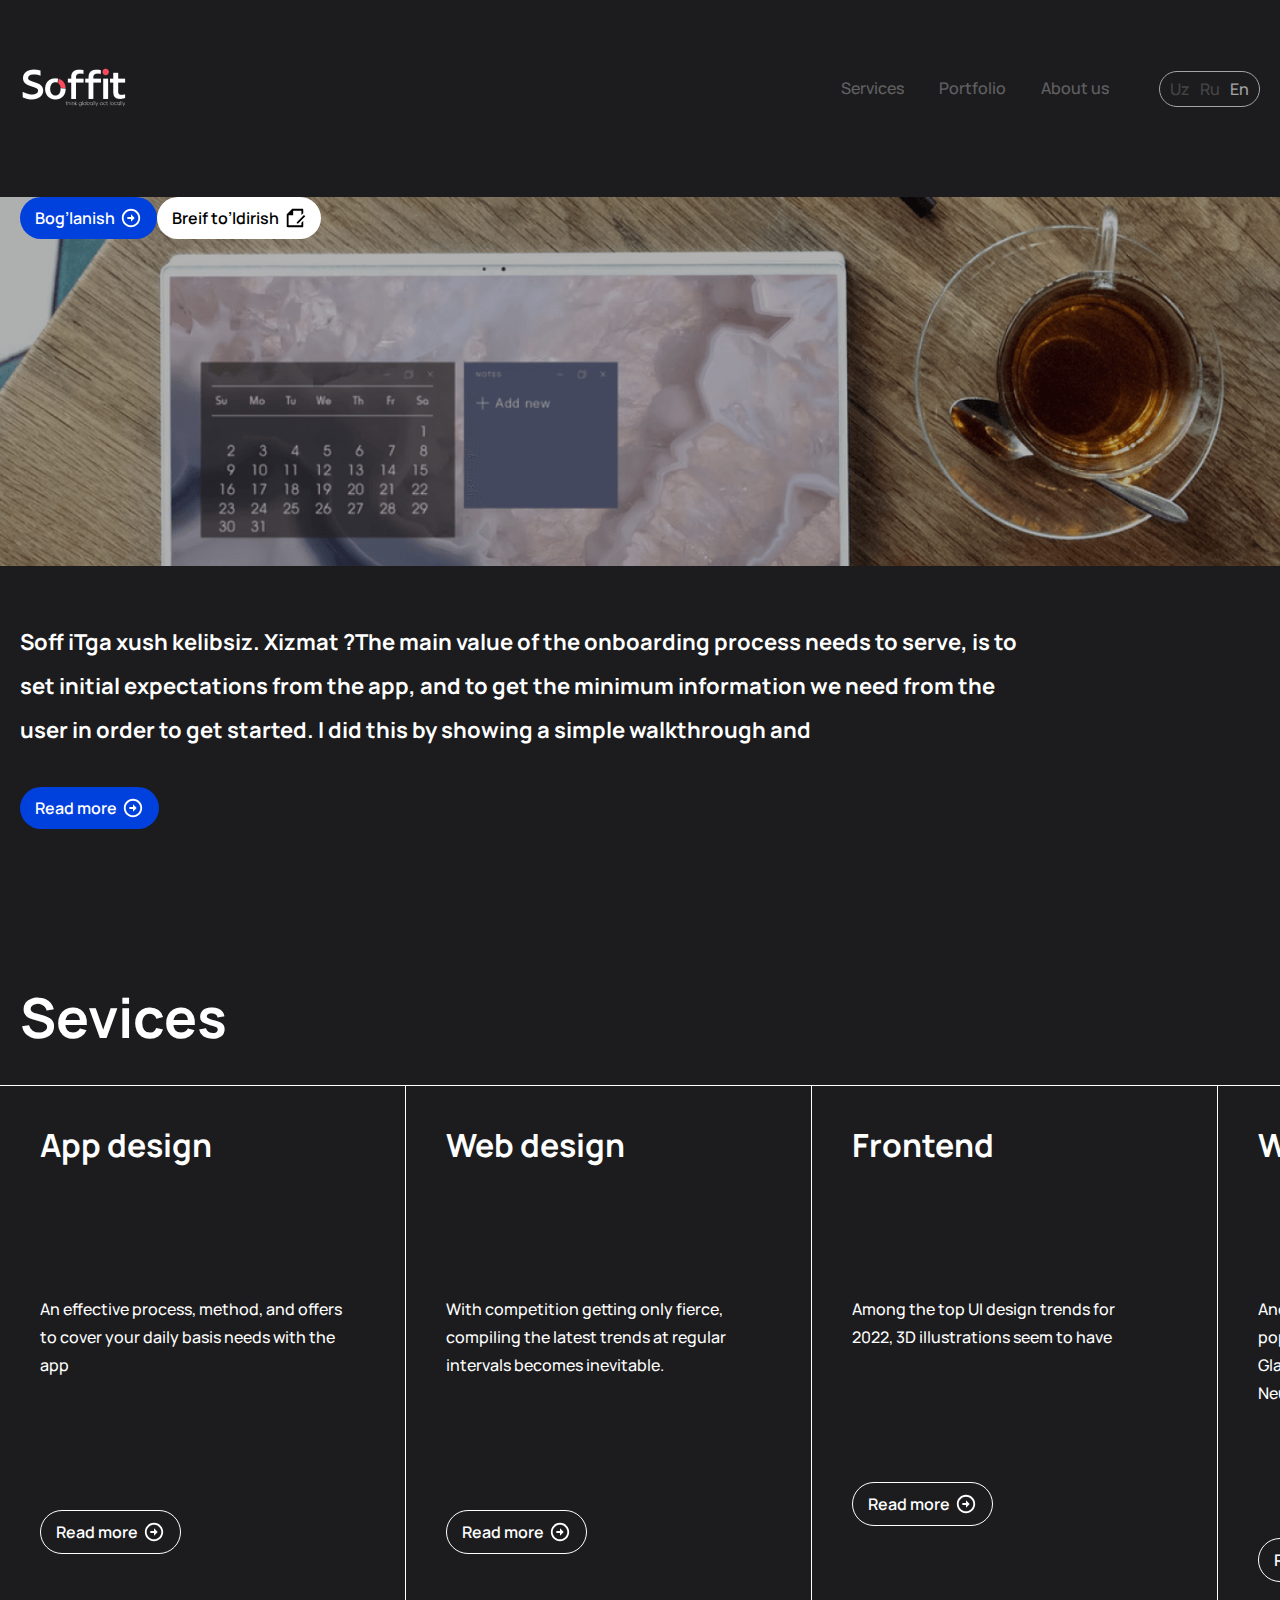
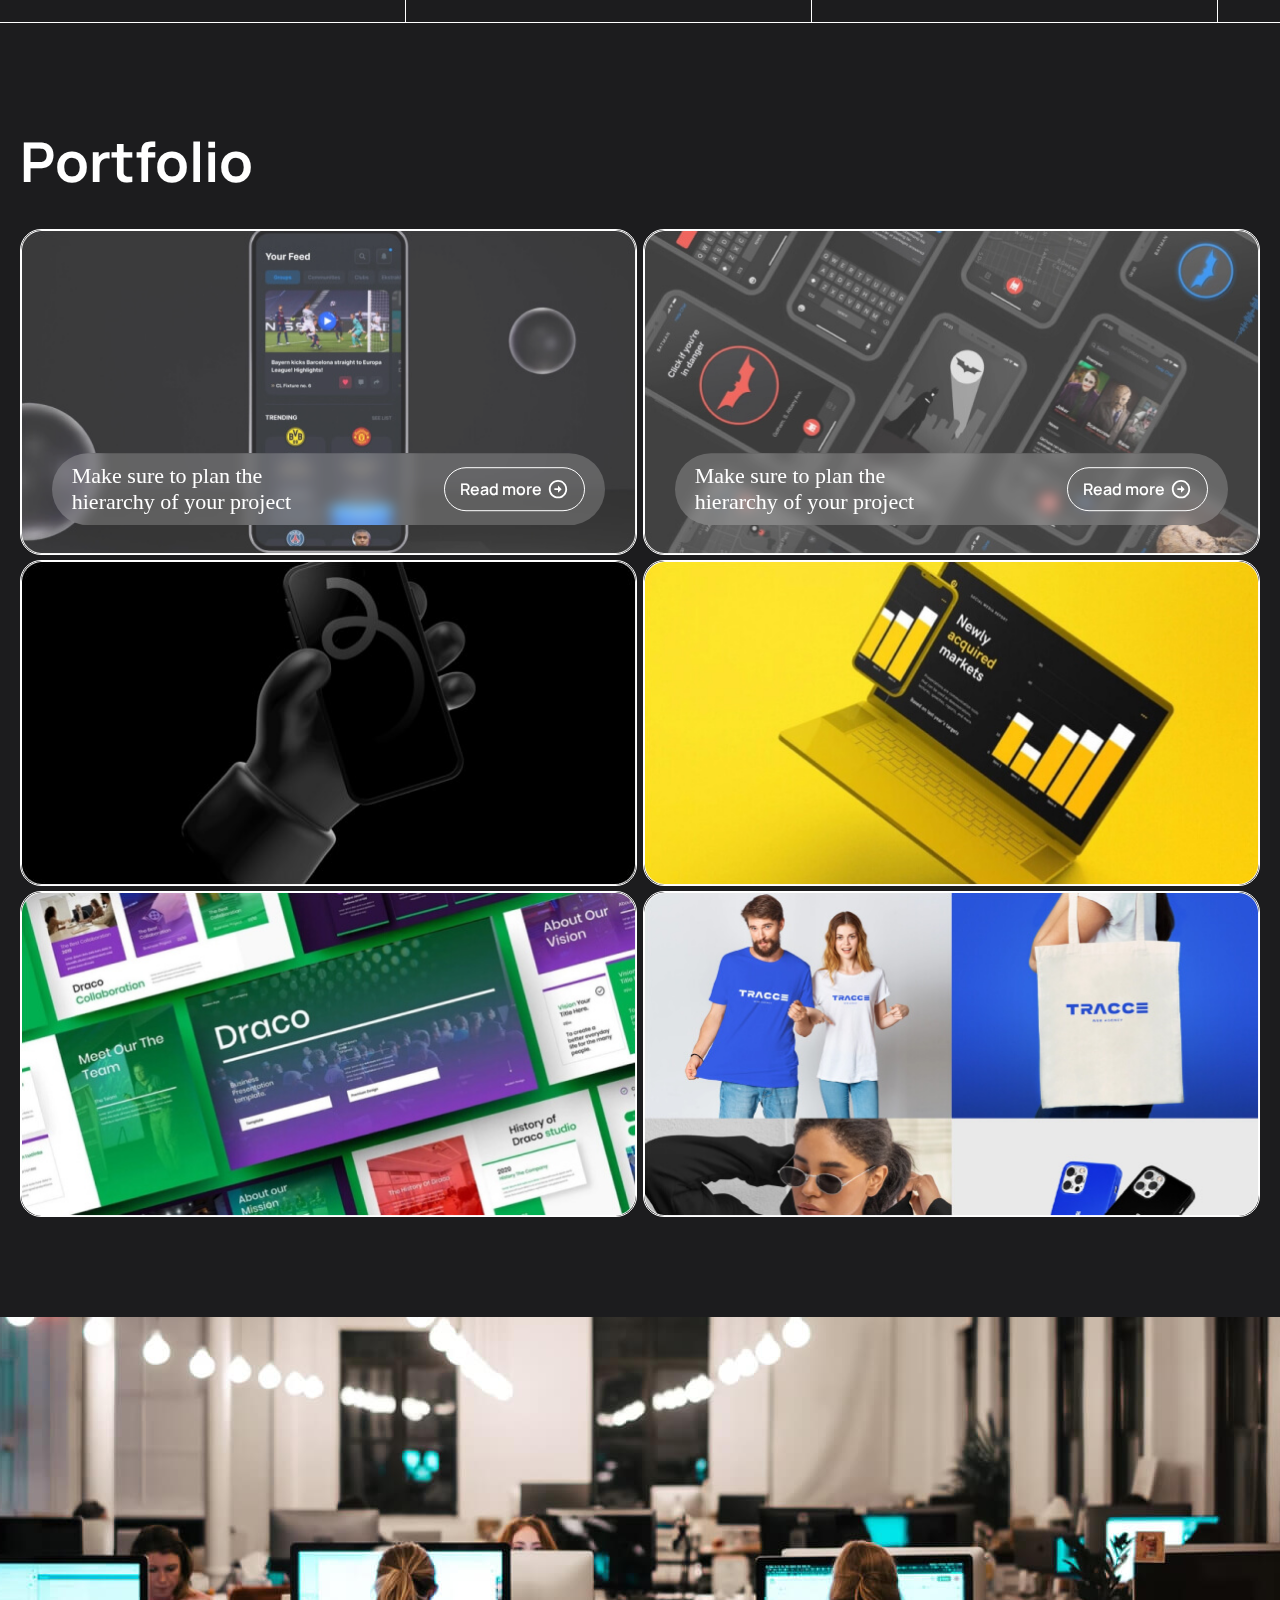
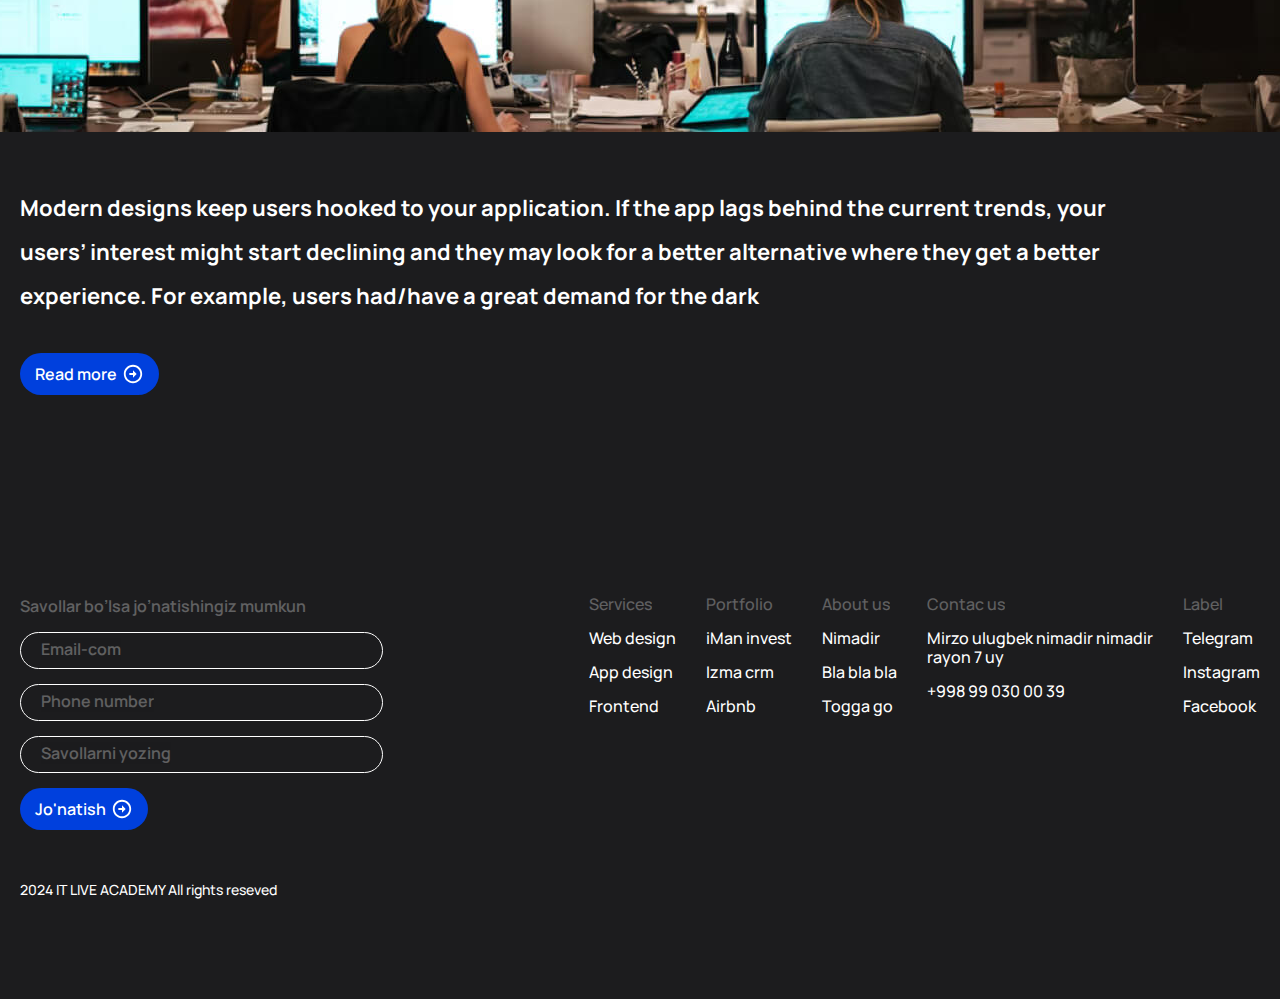
==== commit f3cd50d2: "add service-inner html form request post" ====
--- a/index.html
+++ b/index.html
@@ -43,7 +43,13 @@
                     </div>
                 </div>
             </div>
-            <!-- <div class="container site-header__content">
+          
+        </header>
+        <!-- SITE-HEADER -->
+
+         <!-- SITE-HERO -->
+         <div class="site-hero">
+            <div class="container site-header__content">
                 <div class="site-header__contact">
                     <a href="#!" class="site-header__btn btn">
                         Bog’lanish 
@@ -58,7 +64,7 @@
                             </defs>
                             </svg>
                     </a>
-                    <a href="#!" class="site-header__brief btn">
+                    <a href="./service-inner.html" class="site-header__brief btn">
                         Breif to’ldirish
                         <svg xmlns="http://www.w3.org/2000/svg" width="22" height="22" viewBox="0 0 22 22" fill="none">
                             <g clip-path="url(#clip0_0_221)">
@@ -73,12 +79,7 @@
                     </a>
                     
                 </div>
-            </div> -->
-        </header>
-        <!-- SITE-HEADER -->
-
-         <!-- SITE-HERO -->
-         <div class="site-hero">
+            </div>
             <picture class="site-hero__banner">
              <source srcset="./img/mobile-mainbanner.jpg" media="(max-width:768px)">
              <img src="./img/mainbanner.png" alt="Siffit header image" width="100%">
--- a/css/main.css
+++ b/css/main.css
@@ -150,6 +150,7 @@
 .menu-list {
     display: flex;
     column-gap: 35px;
+    align-items: center;
 }
 
 .menu-link {
@@ -160,6 +161,8 @@
     line-height: 23px;
     opacity: .3;
     cursor: pointer;
+
+    display: block;
 }
 .menu-lang {
     display: flex;
@@ -180,6 +183,22 @@
 }
 .menu-lang__link.active {
        opacity: 1;
+}
+
+/* HEADER CONTACT */
+.site-header__content {
+    position: relative;
+}
+.site-header__contact {
+    position: absolute;
+    display: flex;
+    /* bottom: 0; */
+    top: -10%;
+}
+
+.site-header__brief {
+    background-color: var(--white);
+    color: #000;
 }
 
 /* HOVER */
--- a/css/media.css
+++ b/css/media.css
@@ -94,8 +94,6 @@
         width: 100%;
     }
 
-
-
     /* footer */
     .footer-info {
         flex-wrap: wrap;
